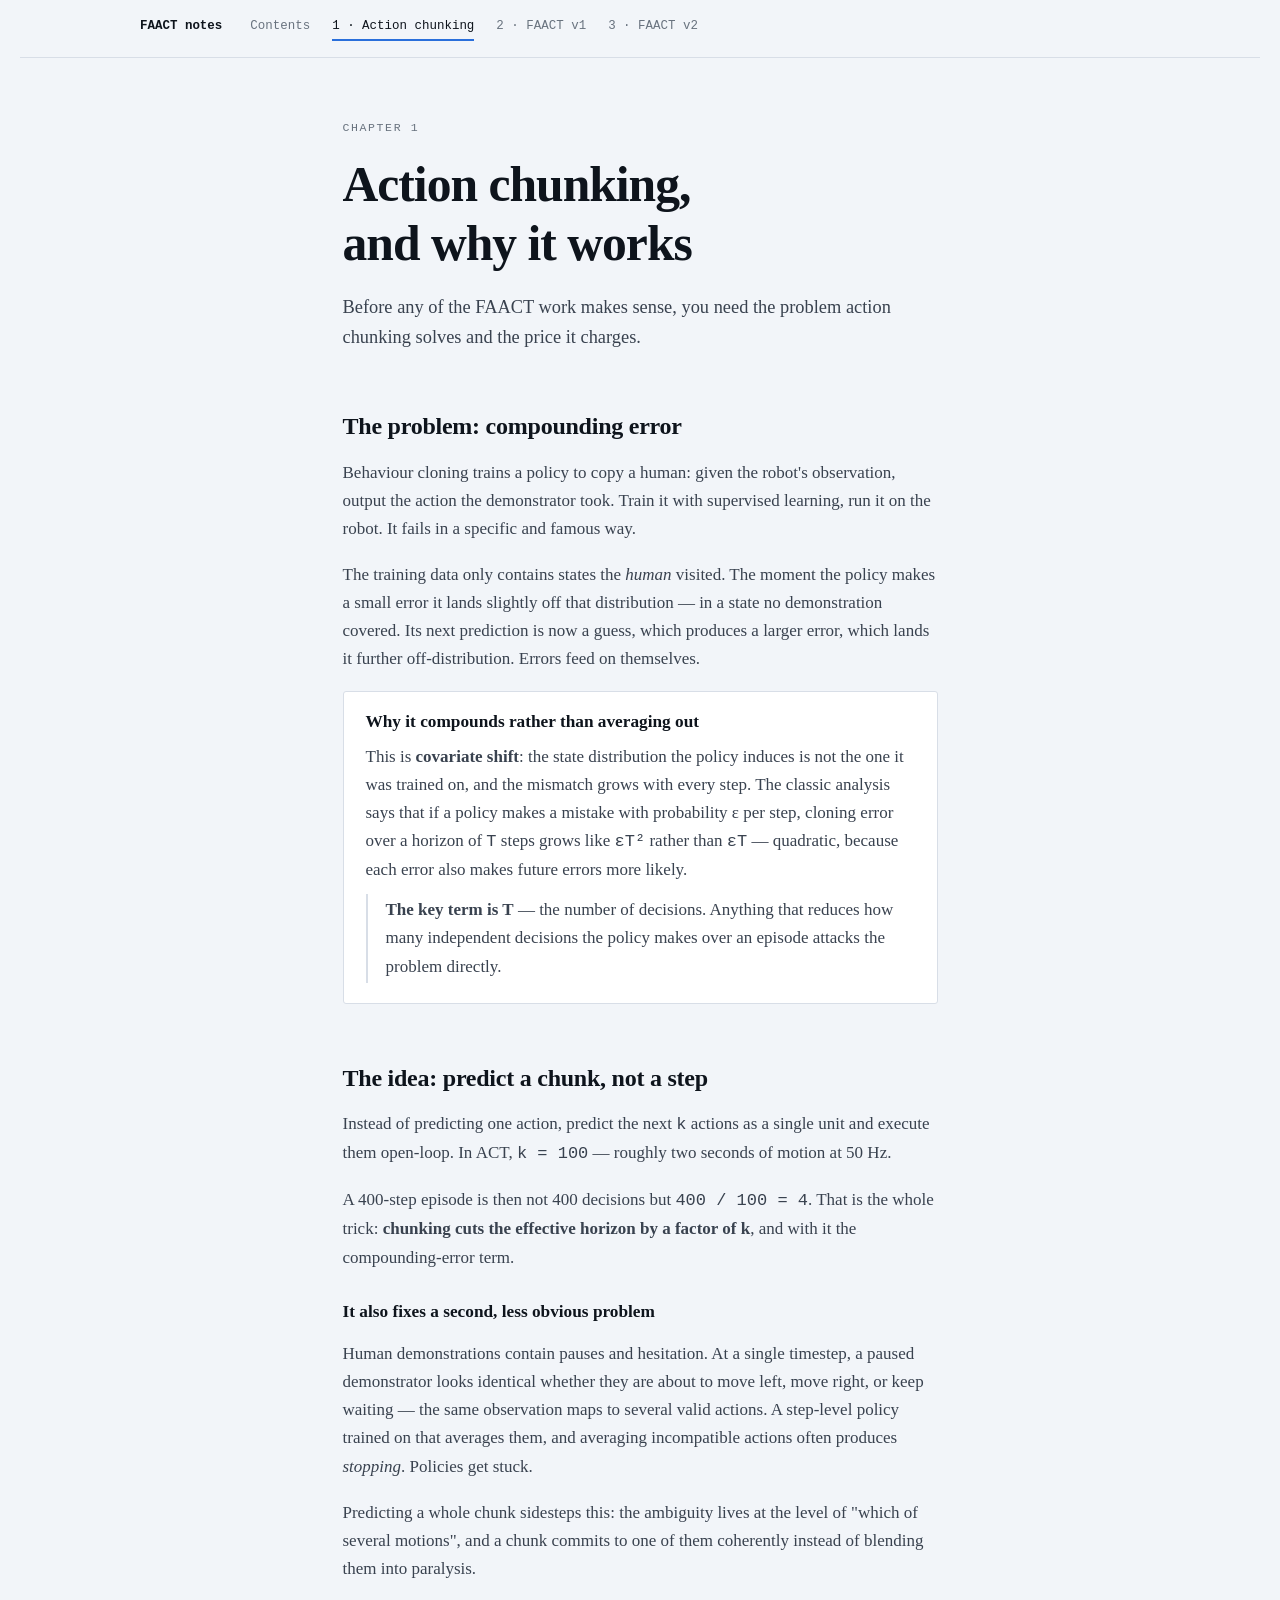
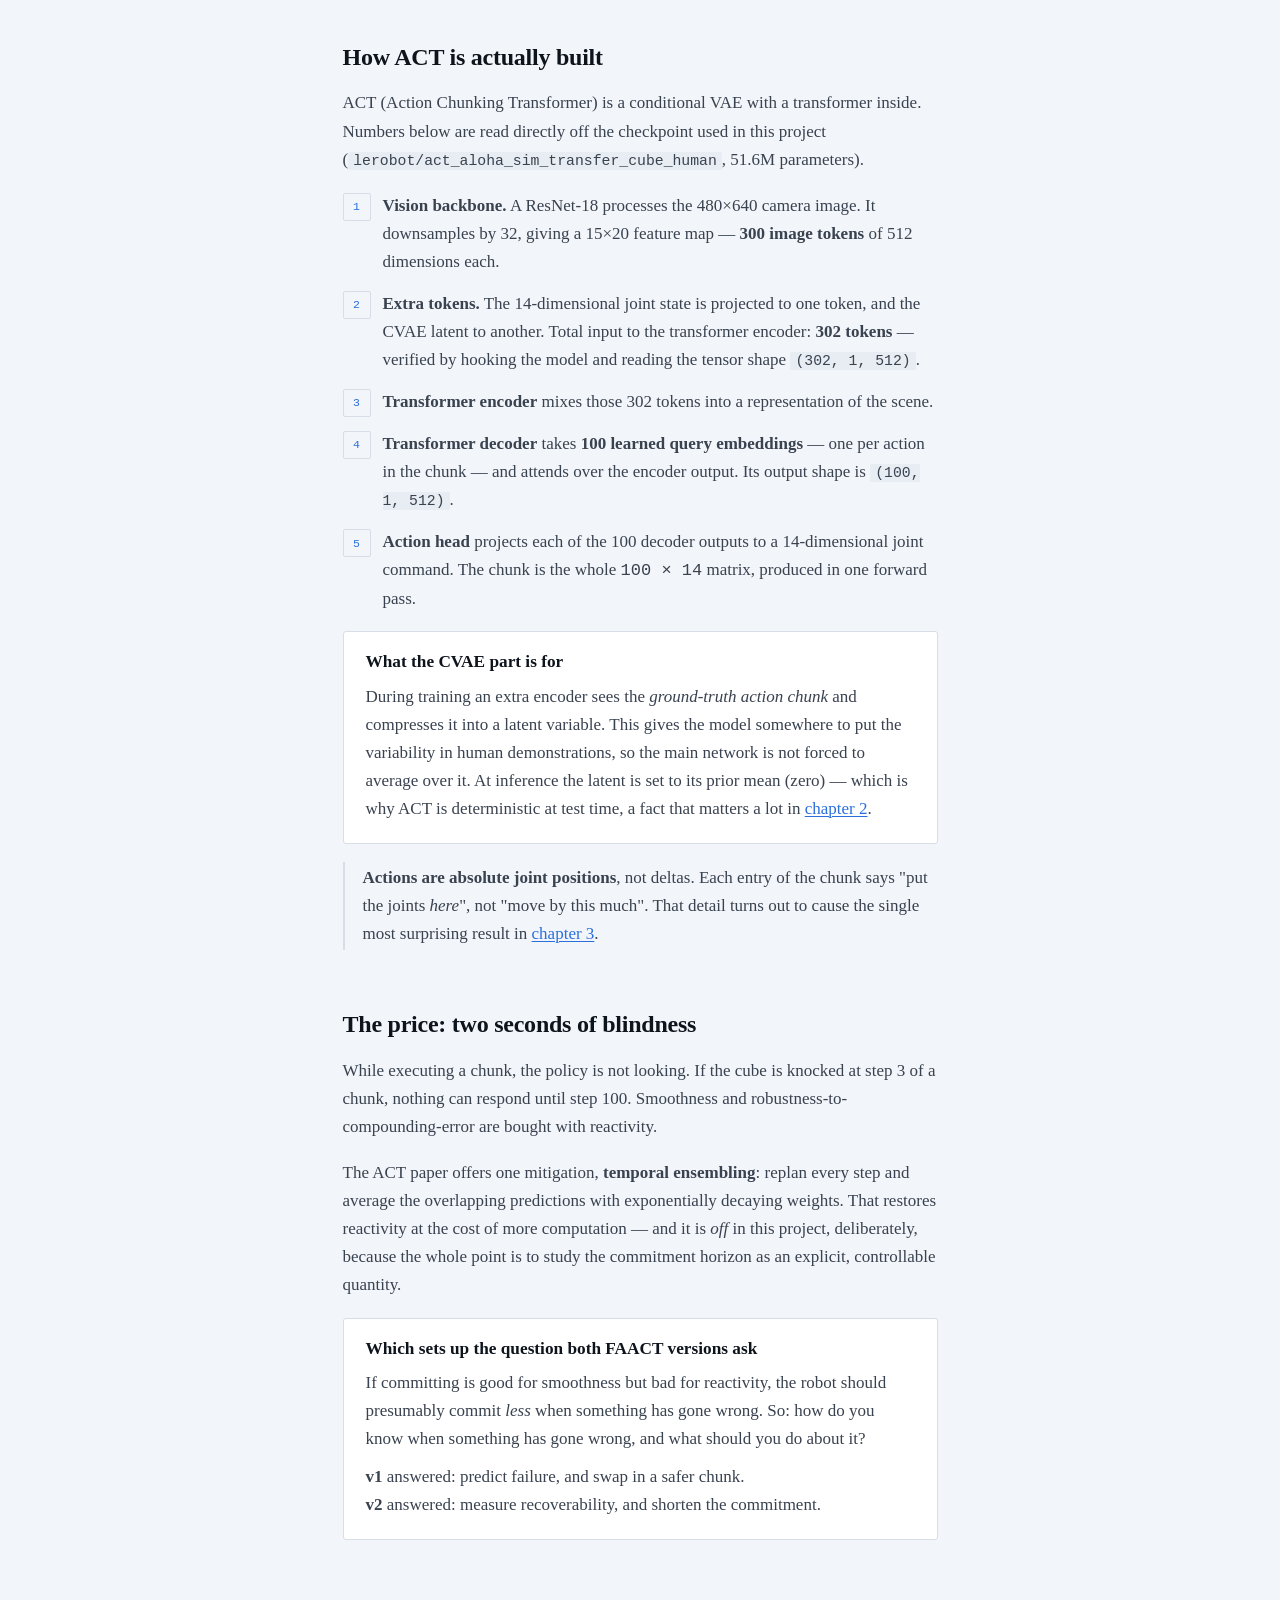
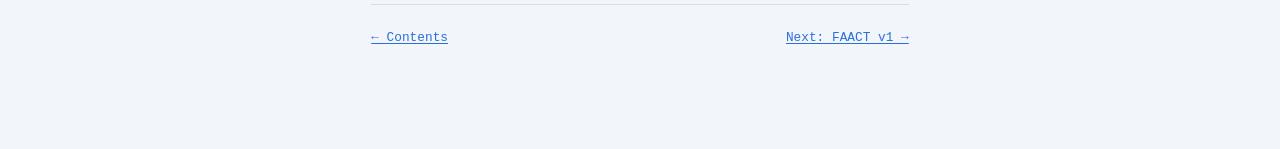
==== site/background.html @ 9ed69eb0 "site: rebuild as multi-page study notes (contents, theory, v1, v2) Replaces the single-page summary " ====
<!doctype html><html lang="en"><head><meta charset="utf-8">
<meta name="viewport" content="width=device-width,initial-scale=1">
<title>Action chunking — FAACT notes</title><link rel="stylesheet" href="style.css"></head><body>
<nav class="top"><div class="inner"><span class="brand">FAACT notes</span>
<a href="index.html">Contents</a>
<a href="background.html" class="here">1 &middot; Action chunking</a>
<a href="v1.html">2 &middot; FAACT v1</a>
<a href="v2.html">3 &middot; FAACT v2</a></div></nav>

<div class="wrap stack" style="padding-top:52px">
  <p class="eyebrow">Chapter 1</p>
  <h1>Action chunking, and why it works</h1>
  <p style="font-size:1.15rem;color:var(--ink-2)">Before any of the FAACT work makes sense, you
  need the problem action chunking solves and the price it charges.</p>
</div>

<section class="wrap stack">
  <h2>The problem: compounding error</h2>
  <p style="color:var(--ink-2)">Behaviour cloning trains a policy to copy a human: given the
  robot's observation, output the action the demonstrator took. Train it with supervised
  learning, run it on the robot. It fails in a specific and famous way.</p>
  <p style="color:var(--ink-2)">The training data only contains states the <em>human</em>
  visited. The moment the policy makes a small error it lands slightly off that distribution —
  in a state no demonstration covered. Its next prediction is now a guess, which produces a
  larger error, which lands it further off-distribution. Errors feed on themselves.</p>
  <div class="card stack-sm">
    <h3>Why it compounds rather than averaging out</h3>
    <p style="color:var(--ink-2)">This is <b>covariate shift</b>: the state distribution the
    policy induces is not the one it was trained on, and the mismatch grows with every step.
    The classic analysis says that if a policy makes a mistake with probability &epsilon; per
    step, cloning error over a horizon of <span class="num">T</span> steps grows like
    <span class="num">&epsilon;T&sup2;</span> rather than <span class="num">&epsilon;T</span> —
    quadratic, because each error also makes future errors more likely.</p>
    <p class="note"><b>The key term is T</b> — the number of decisions. Anything that reduces
    how many independent decisions the policy makes over an episode attacks the problem
    directly.</p>
  </div>
</section>

<section class="wrap stack">
  <h2>The idea: predict a chunk, not a step</h2>
  <p style="color:var(--ink-2)">Instead of predicting one action, predict the next
  <span class="num">k</span> actions as a single unit and execute them open-loop. In ACT,
  <span class="num">k = 100</span> — roughly two seconds of motion at 50&nbsp;Hz.</p>
  <p style="color:var(--ink-2)">A 400-step episode is then not 400 decisions but
  <span class="num">400 / 100 = 4</span>. That is the whole trick: <b>chunking cuts the
  effective horizon by a factor of k</b>, and with it the compounding-error term.</p>

  <h3 style="margin-top:12px">It also fixes a second, less obvious problem</h3>
  <p style="color:var(--ink-2)">Human demonstrations contain pauses and hesitation. At a single
  timestep, a paused demonstrator looks identical whether they are about to move left, move
  right, or keep waiting — the same observation maps to several valid actions. A step-level
  policy trained on that averages them, and averaging incompatible actions often produces
  <em>stopping</em>. Policies get stuck.</p>
  <p style="color:var(--ink-2)">Predicting a whole chunk sidesteps this: the ambiguity lives at
  the level of "which of several motions", and a chunk commits to one of them coherently
  instead of blending them into paralysis.</p>
</section>

<section class="wrap stack">
  <h2>How ACT is actually built</h2>
  <p style="color:var(--ink-2)">ACT (Action Chunking Transformer) is a conditional VAE with a
  transformer inside. Numbers below are read directly off the checkpoint used in this project
  (<code>lerobot/act_aloha_sim_transfer_cube_human</code>, 51.6M parameters).</p>
  <ol class="steps">
    <li><b>Vision backbone.</b> A ResNet-18 processes the 480&times;640 camera image. It
    downsamples by 32, giving a 15&times;20 feature map — <b>300 image tokens</b> of 512
    dimensions each.</li>
    <li><b>Extra tokens.</b> The 14-dimensional joint state is projected to one token, and the
    CVAE latent to another. Total input to the transformer encoder:
    <b>302 tokens</b> — verified by hooking the model and reading the tensor shape
    <code>(302, 1, 512)</code>.</li>
    <li><b>Transformer encoder</b> mixes those 302 tokens into a representation of the scene.</li>
    <li><b>Transformer decoder</b> takes <b>100 learned query embeddings</b> — one per action in
    the chunk — and attends over the encoder output. Its output shape is
    <code>(100, 1, 512)</code>.</li>
    <li><b>Action head</b> projects each of the 100 decoder outputs to a 14-dimensional joint
    command. The chunk is the whole <span class="num">100 &times; 14</span> matrix, produced in
    one forward pass.</li>
  </ol>
  <div class="card stack-sm">
    <h3>What the CVAE part is for</h3>
    <p style="color:var(--ink-2)">During training an extra encoder sees the <em>ground-truth
    action chunk</em> and compresses it into a latent variable. This gives the model somewhere to
    put the variability in human demonstrations, so the main network is not forced to average
    over it. At inference the latent is set to its prior mean (zero) — which is why ACT is
    deterministic at test time, a fact that matters a lot in <a href="v1.html">chapter 2</a>.</p>
  </div>
  <p class="note"><b>Actions are absolute joint positions</b>, not deltas. Each entry of the
  chunk says "put the joints <em>here</em>", not "move by this much". That detail turns out to
  cause the single most surprising result in <a href="v2.html">chapter 3</a>.</p>
</section>

<section class="wrap stack">
  <h2>The price: two seconds of blindness</h2>
  <p style="color:var(--ink-2)">While executing a chunk, the policy is not looking. If the cube
  is knocked at step 3 of a chunk, nothing can respond until step 100. Smoothness and
  robustness-to-compounding-error are bought with reactivity.</p>
  <p style="color:var(--ink-2)">The ACT paper offers one mitigation, <b>temporal ensembling</b>:
  replan every step and average the overlapping predictions with exponentially decaying weights.
  That restores reactivity at the cost of more computation — and it is <em>off</em> in this
  project, deliberately, because the whole point is to study the commitment horizon as an
  explicit, controllable quantity.</p>
  <div class="card stack-sm">
    <h3>Which sets up the question both FAACT versions ask</h3>
    <p style="color:var(--ink-2)">If committing is good for smoothness but bad for reactivity,
    the robot should presumably commit <em>less</em> when something has gone wrong. So: how do
    you know when something has gone wrong, and what should you do about it?</p>
    <p style="color:var(--ink-2)"><b>v1</b> answered: predict failure, and swap in a safer chunk.<br>
    <b>v2</b> answered: measure recoverability, and shorten the commitment.</p>
  </div>
</section>

<div class="wrap pager"><a href="index.html">&larr; Contents</a><a href="v1.html">Next: FAACT v1 &rarr;</a></div>
</body></html>
---- site/style.css ----
/* Shared styling for the FAACT notes. One stylesheet, three content pages. */
:root{
  --rev:#2a6fdb; --onset:#c8384f; --pass:#2f7d52; --warn:#a8760f;
  --ink:#0e141c; --ink-2:#39424f; --muted:#69737f;
  --paper:#f2f5f9; --card:#fff; --rule:#d8dee7; --rule-2:#e8edf3;
  --rev-wash:rgba(42,111,219,.10); --onset-wash:rgba(200,56,79,.10);
  --serif:"Iowan Old Style","Palatino Linotype",Palatino,Georgia,serif;
  --mono:ui-monospace,SFMono-Regular,"SF Mono",Menlo,Consolas,monospace;
}
@media (prefers-color-scheme:dark){:root:not([data-theme="light"]){
  --rev:#6a9df0; --onset:#e8697d; --pass:#5aa87b; --warn:#d0a03f;
  --ink:#e6ecf4; --ink-2:#b3becd; --muted:#8592a3;
  --paper:#0e141c; --card:#151d28; --rule:#2a3543; --rule-2:#1e2833;
  --rev-wash:rgba(106,157,240,.14); --onset-wash:rgba(232,105,125,.14);
}}
*{box-sizing:border-box}
body{background:var(--paper);color:var(--ink);font-family:var(--serif);
  font-size:17px;line-height:1.65;margin:0;padding:0 20px 100px;-webkit-font-smoothing:antialiased}
.wrap{max-width:70ch;margin:0 auto}
.wide{max-width:min(96vw,1000px);margin:0 auto}
h1,h2,h3{text-wrap:balance;line-height:1.2;margin:0}
h1{font-size:clamp(2.1rem,5vw,3.1rem);font-weight:600;letter-spacing:-.02em}
h2{font-size:1.5rem;font-weight:600;letter-spacing:-.01em;margin-top:8px}
h3{font-size:1.08rem;font-weight:600}
p{margin:0}
a{color:var(--rev);text-decoration-thickness:1px;text-underline-offset:2px}
a:focus-visible{outline:2px solid var(--rev);outline-offset:3px;border-radius:2px}
.eyebrow{font-family:var(--mono);font-size:.72rem;letter-spacing:.14em;
  text-transform:uppercase;color:var(--muted)}
.num{font-family:var(--mono);font-variant-numeric:tabular-nums}
section{padding-top:52px}
.stack{display:flex;flex-direction:column;gap:18px}
.stack-sm{display:flex;flex-direction:column;gap:10px}
/* nav */
nav.top{border-bottom:1px solid var(--rule);padding:16px 0;margin-bottom:8px}
nav.top .inner{max-width:min(96vw,1000px);margin:0 auto;display:flex;flex-wrap:wrap;
  gap:8px 22px;align-items:baseline;font-family:var(--mono);font-size:.78rem}
nav.top a{color:var(--muted);text-decoration:none}
nav.top a:hover{color:var(--rev)}
nav.top a.here{color:var(--ink);border-bottom:2px solid var(--rev);padding-bottom:2px}
nav.top .brand{color:var(--ink);font-weight:600;margin-right:6px}
.pager{display:flex;justify-content:space-between;gap:16px;margin-top:64px;
  padding-top:22px;border-top:1px solid var(--rule);font-family:var(--mono);font-size:.8rem}
/* toc */
.toc{display:flex;flex-direction:column;gap:2px}
.toc a{display:flex;gap:16px;padding:16px 18px;background:var(--card);
  border:1px solid var(--rule);border-radius:3px;text-decoration:none;color:inherit}
.toc a:hover{border-color:var(--rev)}
.toc .n{font-family:var(--mono);font-size:.78rem;color:var(--rev);padding-top:3px}
.toc .t{font-weight:600}
.toc .d{color:var(--ink-2);font-size:.95rem}
/* blocks */
.card{background:var(--card);border:1px solid var(--rule);border-radius:3px;padding:20px 22px}
.note{border-left:2px solid var(--rule);padding:2px 0 2px 18px;color:var(--ink-2)}
.note.warn{border-color:var(--onset)}
.note.good{border-color:var(--pass)}
.scroll{overflow-x:auto;border:1px solid var(--rule);border-radius:3px;background:var(--card)}
table{border-collapse:collapse;width:100%;font-family:var(--mono);font-size:.82rem;
  font-variant-numeric:tabular-nums}
th,td{padding:9px 14px;text-align:left;white-space:nowrap;border-bottom:1px solid var(--rule-2)}
thead th{font-size:.68rem;letter-spacing:.1em;text-transform:uppercase;color:var(--muted);
  font-weight:400;border-bottom:1px solid var(--rule)}
tbody tr:last-child td{border-bottom:0}
tr.hi td{background:var(--rev-wash)}
td.lead{white-space:normal;min-width:15ch}
.chip{font-size:.68rem;letter-spacing:.06em;text-transform:uppercase;padding:2px 7px;
  border-radius:2px;border:1px solid currentColor}
.chip.pass{color:var(--pass)} .chip.fail{color:var(--onset)}
.sig{color:var(--pass)} .ns{color:var(--muted)}
ul,ol.plain{margin:0;padding-left:1.15em;color:var(--ink-2)}
li{margin:8px 0} li::marker{color:var(--muted)}
code{font-family:var(--mono);font-size:.87em;background:var(--rule-2);padding:1px 5px;border-radius:2px}
pre{font-family:var(--mono);font-size:.8rem;background:var(--card);border:1px solid var(--rule);
  border-radius:3px;padding:16px 18px;overflow-x:auto;line-height:1.5;color:var(--ink-2)}
.bignum{font-family:var(--mono);font-size:2.3rem;letter-spacing:-.03em;line-height:1;color:var(--rev)}
.bignum.bad{color:var(--onset)}
.metrics{display:grid;grid-template-columns:repeat(auto-fit,minmax(145px,1fr));gap:24px}
.metric{display:flex;flex-direction:column;gap:6px}
.metric .lab{font-family:var(--mono);font-size:.71rem;color:var(--muted);
  letter-spacing:.08em;text-transform:uppercase}
figure.vid{margin:0;background:var(--card);border:1px solid var(--rule);border-radius:3px;overflow:hidden}
figure.vid video{display:block;width:100%;height:auto;background:#000}
figure.vid figcaption{padding:12px 16px 16px;font-size:.94rem;color:var(--ink-2)}
ol.steps{margin:0;padding-left:0;list-style:none;counter-reset:s;display:flex;flex-direction:column;gap:14px}
ol.steps li{counter-increment:s;padding-left:40px;position:relative;color:var(--ink-2);margin:0}
ol.steps li::before{content:counter(s);position:absolute;left:0;top:1px;font-family:var(--mono);
  font-size:.72rem;color:var(--rev);border:1px solid var(--rule);border-radius:2px;
  width:26px;height:26px;display:grid;place-items:center}
@media (prefers-reduced-motion:reduce){*{animation:none!important;transition:none!important}}
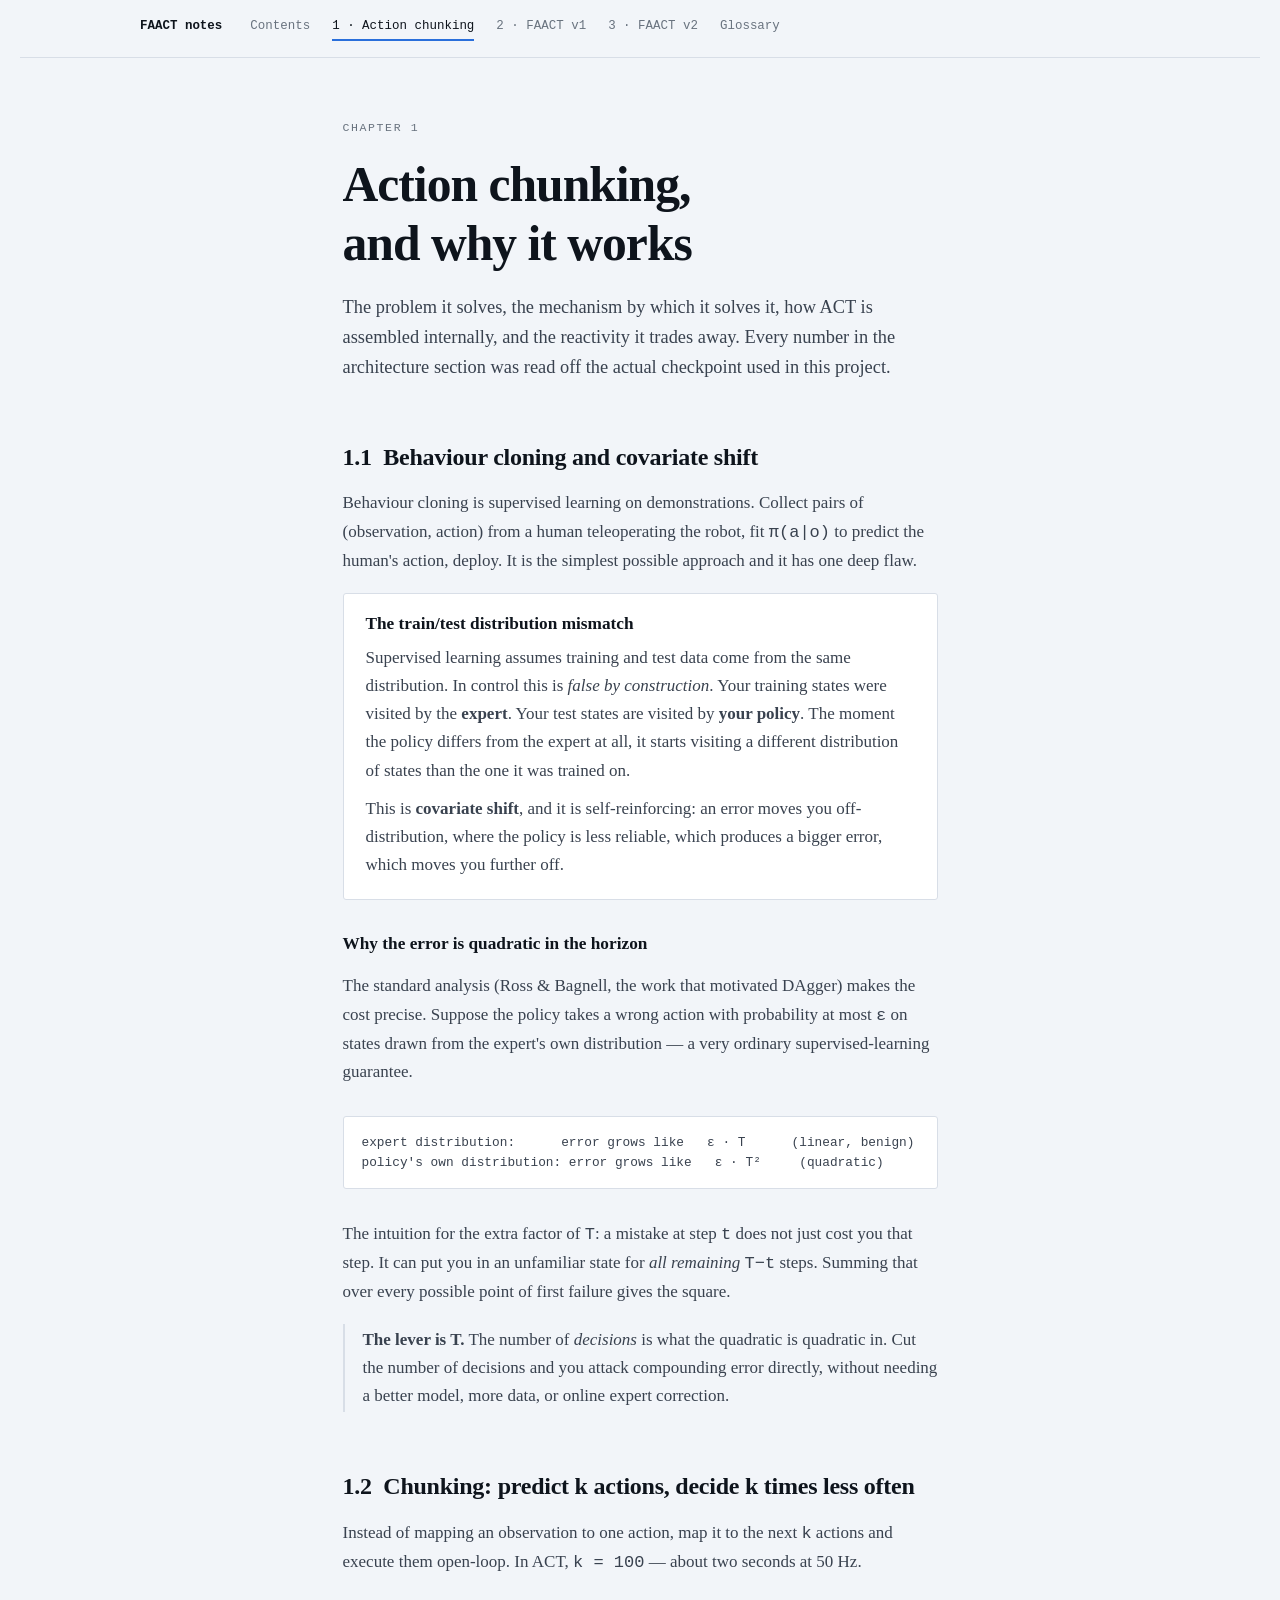
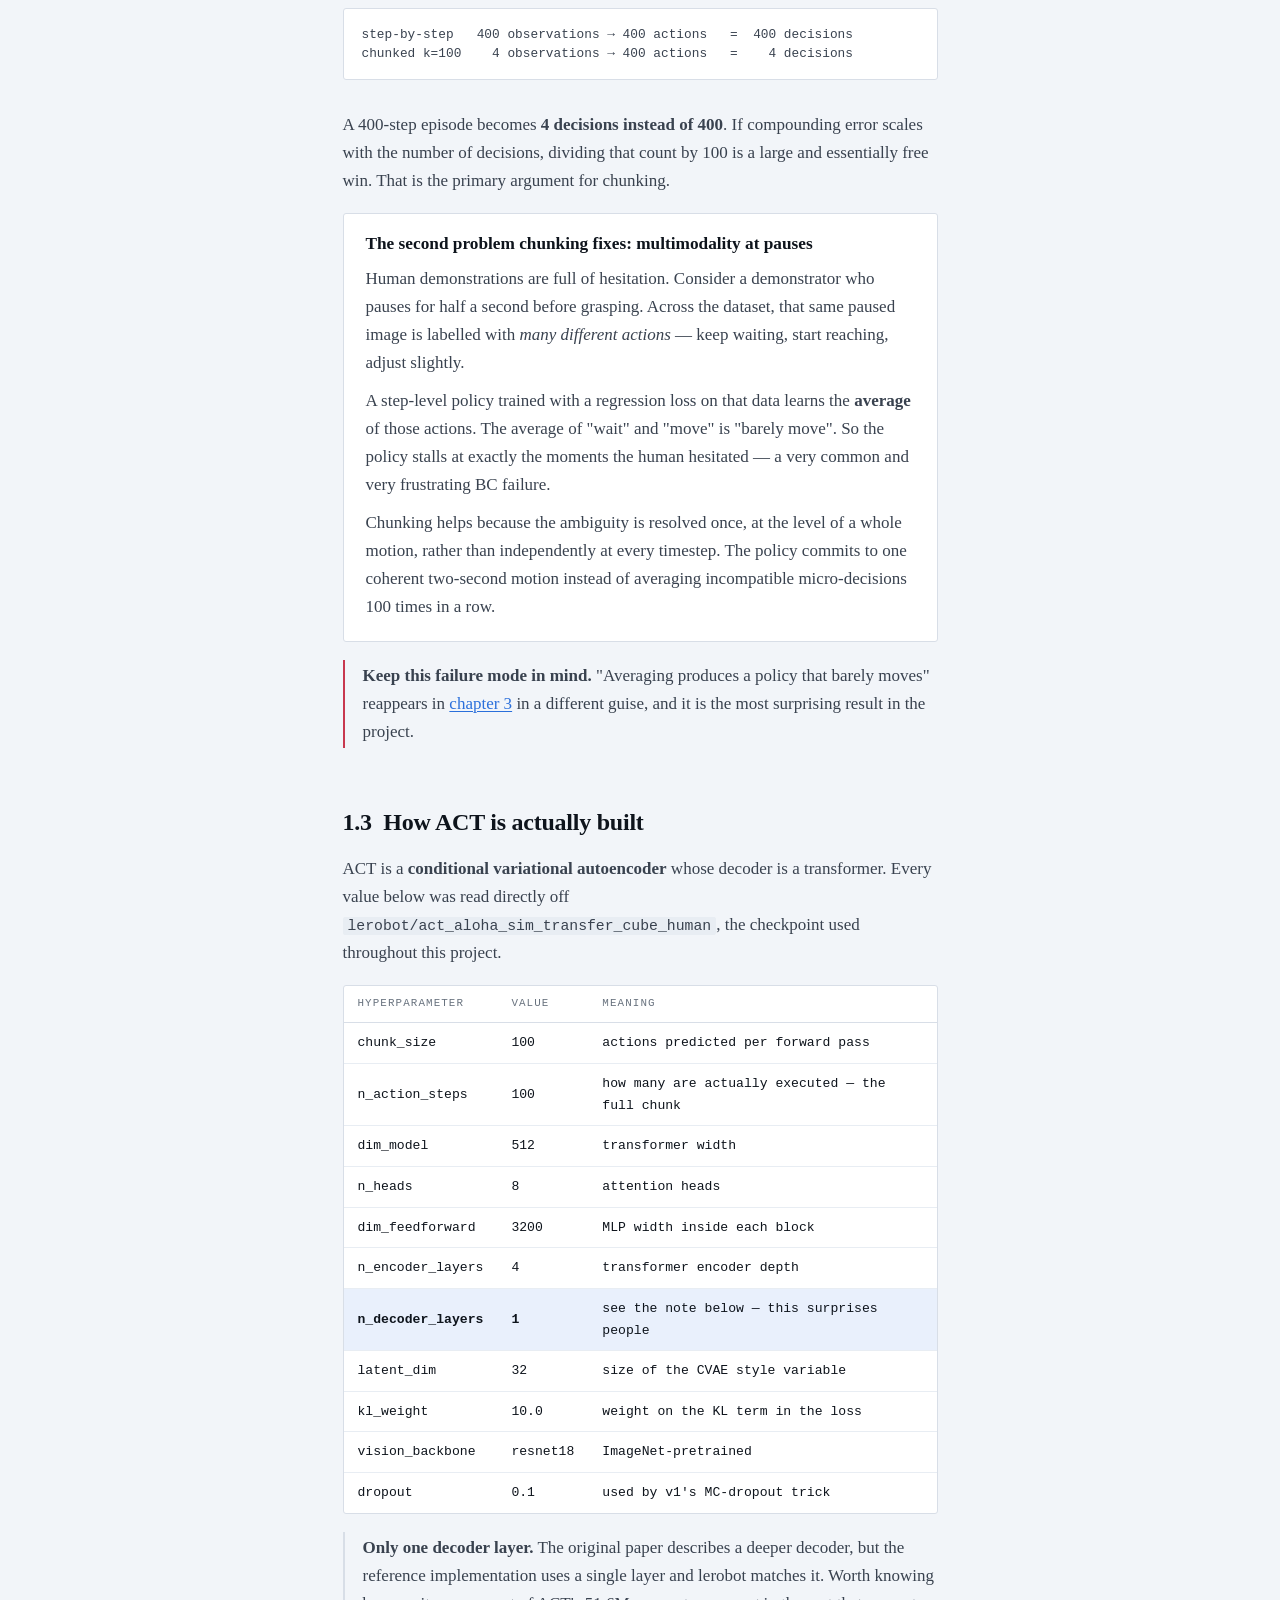
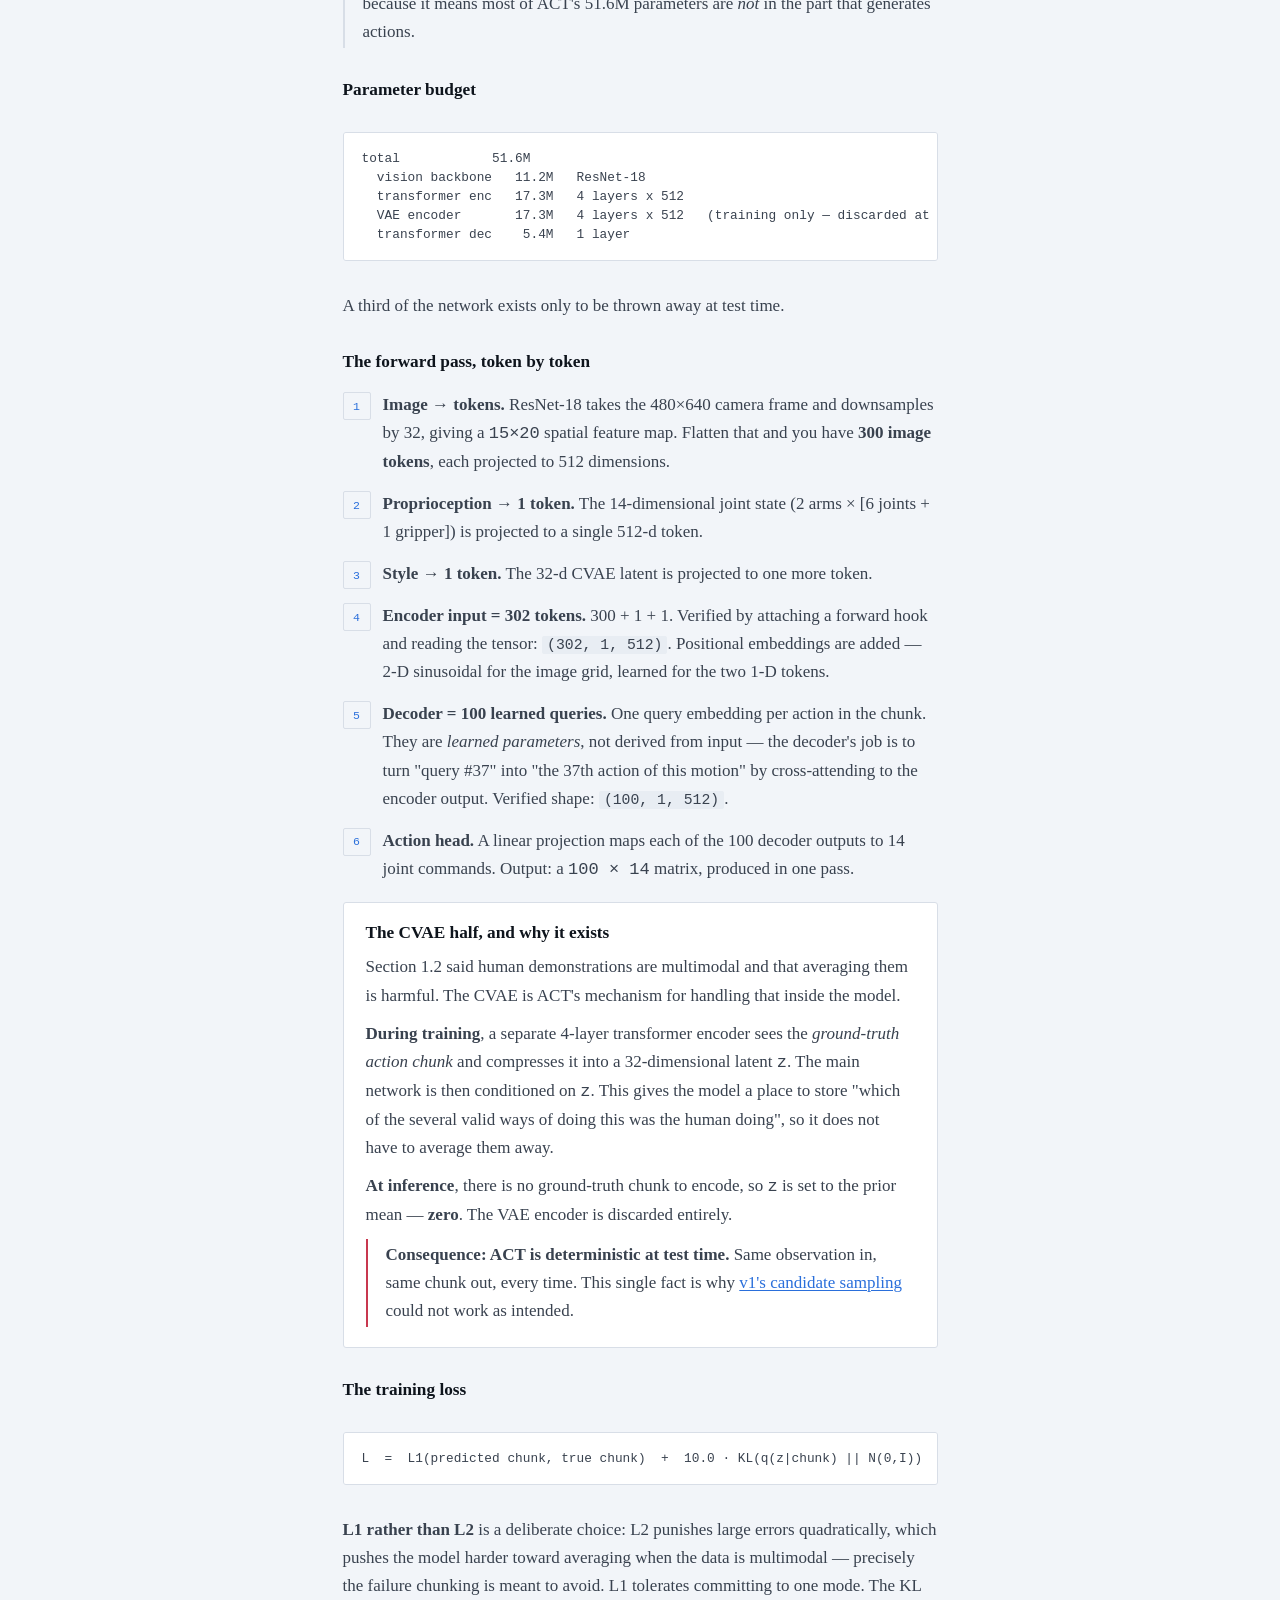
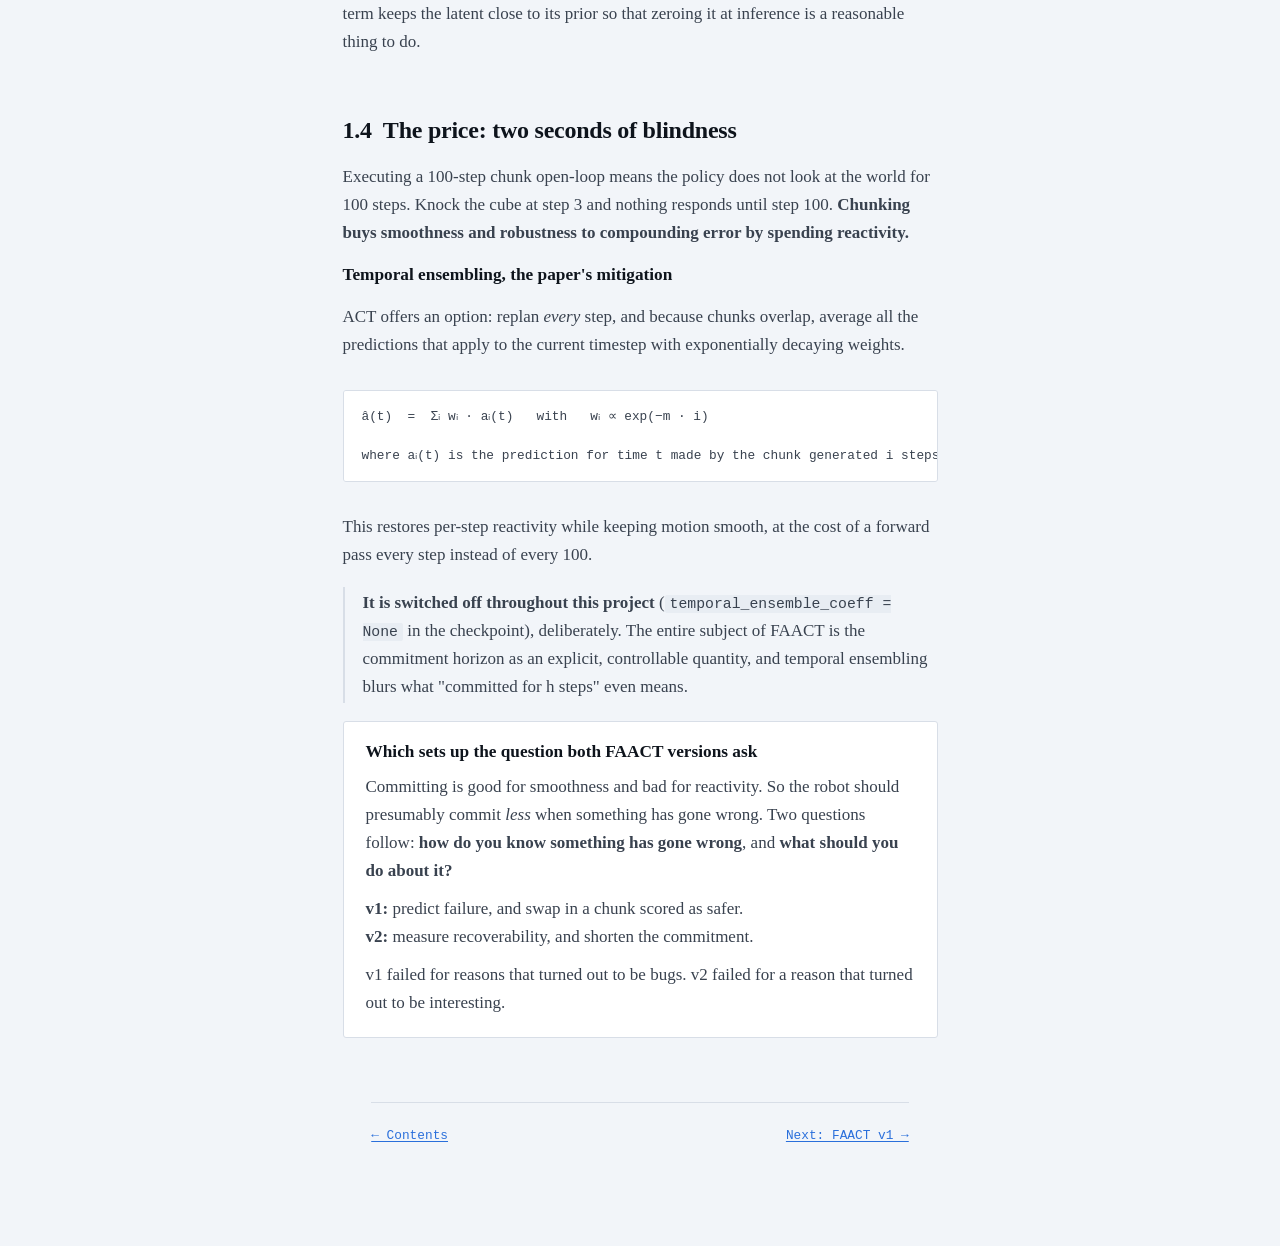
==== commit 941a87c7: "site: substantially deepen the notes (54KB across five pages) Chapter 1 — action chunking, now with " ====
--- a/site/background.html
+++ b/site/background.html
@@ -5,109 +5,197 @@
 <a href="index.html">Contents</a>
 <a href="background.html" class="here">1 &middot; Action chunking</a>
 <a href="v1.html">2 &middot; FAACT v1</a>
-<a href="v2.html">3 &middot; FAACT v2</a></div></nav>
+<a href="v2.html">3 &middot; FAACT v2</a>
+<a href="glossary.html">Glossary</a></div></nav>
 
 <div class="wrap stack" style="padding-top:52px">
   <p class="eyebrow">Chapter 1</p>
   <h1>Action chunking, and why it works</h1>
-  <p style="font-size:1.15rem;color:var(--ink-2)">Before any of the FAACT work makes sense, you
-  need the problem action chunking solves and the price it charges.</p>
+  <p style="font-size:1.15rem;color:var(--ink-2)">The problem it solves, the mechanism by which
+  it solves it, how ACT is assembled internally, and the reactivity it trades away. Every number
+  in the architecture section was read off the actual checkpoint used in this project.</p>
 </div>
 
 <section class="wrap stack">
-  <h2>The problem: compounding error</h2>
-  <p style="color:var(--ink-2)">Behaviour cloning trains a policy to copy a human: given the
-  robot's observation, output the action the demonstrator took. Train it with supervised
-  learning, run it on the robot. It fails in a specific and famous way.</p>
-  <p style="color:var(--ink-2)">The training data only contains states the <em>human</em>
-  visited. The moment the policy makes a small error it lands slightly off that distribution —
-  in a state no demonstration covered. Its next prediction is now a guess, which produces a
-  larger error, which lands it further off-distribution. Errors feed on themselves.</p>
-  <div class="card stack-sm">
-    <h3>Why it compounds rather than averaging out</h3>
-    <p style="color:var(--ink-2)">This is <b>covariate shift</b>: the state distribution the
-    policy induces is not the one it was trained on, and the mismatch grows with every step.
-    The classic analysis says that if a policy makes a mistake with probability &epsilon; per
-    step, cloning error over a horizon of <span class="num">T</span> steps grows like
-    <span class="num">&epsilon;T&sup2;</span> rather than <span class="num">&epsilon;T</span> —
-    quadratic, because each error also makes future errors more likely.</p>
-    <p class="note"><b>The key term is T</b> — the number of decisions. Anything that reduces
-    how many independent decisions the policy makes over an episode attacks the problem
-    directly.</p>
-  </div>
-</section>
-
-<section class="wrap stack">
-  <h2>The idea: predict a chunk, not a step</h2>
-  <p style="color:var(--ink-2)">Instead of predicting one action, predict the next
-  <span class="num">k</span> actions as a single unit and execute them open-loop. In ACT,
-  <span class="num">k = 100</span> — roughly two seconds of motion at 50&nbsp;Hz.</p>
-  <p style="color:var(--ink-2)">A 400-step episode is then not 400 decisions but
-  <span class="num">400 / 100 = 4</span>. That is the whole trick: <b>chunking cuts the
-  effective horizon by a factor of k</b>, and with it the compounding-error term.</p>
-
-  <h3 style="margin-top:12px">It also fixes a second, less obvious problem</h3>
-  <p style="color:var(--ink-2)">Human demonstrations contain pauses and hesitation. At a single
-  timestep, a paused demonstrator looks identical whether they are about to move left, move
-  right, or keep waiting — the same observation maps to several valid actions. A step-level
-  policy trained on that averages them, and averaging incompatible actions often produces
-  <em>stopping</em>. Policies get stuck.</p>
-  <p style="color:var(--ink-2)">Predicting a whole chunk sidesteps this: the ambiguity lives at
-  the level of "which of several motions", and a chunk commits to one of them coherently
-  instead of blending them into paralysis.</p>
-</section>
-
-<section class="wrap stack">
-  <h2>How ACT is actually built</h2>
-  <p style="color:var(--ink-2)">ACT (Action Chunking Transformer) is a conditional VAE with a
-  transformer inside. Numbers below are read directly off the checkpoint used in this project
-  (<code>lerobot/act_aloha_sim_transfer_cube_human</code>, 51.6M parameters).</p>
+  <h2>1.1 &nbsp;Behaviour cloning and covariate shift</h2>
+  <p style="color:var(--ink-2)">Behaviour cloning is supervised learning on demonstrations.
+  Collect pairs of (observation, action) from a human teleoperating the robot, fit
+  <span class="num">&pi;(a|o)</span> to predict the human's action, deploy. It is the simplest
+  possible approach and it has one deep flaw.</p>
+
+  <div class="card stack-sm">
+    <h3>The train/test distribution mismatch</h3>
+    <p style="color:var(--ink-2)">Supervised learning assumes training and test data come from
+    the same distribution. In control this is <em>false by construction</em>. Your training
+    states were visited by the <b>expert</b>. Your test states are visited by <b>your policy</b>.
+    The moment the policy differs from the expert at all, it starts visiting a different
+    distribution of states than the one it was trained on.</p>
+    <p style="color:var(--ink-2)">This is <b>covariate shift</b>, and it is self-reinforcing: an
+    error moves you off-distribution, where the policy is less reliable, which produces a bigger
+    error, which moves you further off.</p>
+  </div>
+
+  <h3 style="margin-top:16px">Why the error is quadratic in the horizon</h3>
+  <p style="color:var(--ink-2)">The standard analysis (Ross &amp; Bagnell, the work that
+  motivated DAgger) makes the cost precise. Suppose the policy takes a wrong action with
+  probability at most <span class="num">&epsilon;</span> on states drawn from the expert's own
+  distribution — a very ordinary supervised-learning guarantee.</p>
+  <pre>expert distribution:      error grows like   &epsilon; &middot; T      (linear, benign)
+policy's own distribution: error grows like   &epsilon; &middot; T&sup2;     (quadratic)</pre>
+  <p style="color:var(--ink-2)">The intuition for the extra factor of <span class="num">T</span>:
+  a mistake at step <span class="num">t</span> does not just cost you that step. It can put you
+  in an unfamiliar state for <em>all remaining</em> <span class="num">T&minus;t</span> steps.
+  Summing that over every possible point of first failure gives the square.</p>
+  <p class="note"><b>The lever is T.</b> The number of <em>decisions</em> is what the quadratic
+  is quadratic in. Cut the number of decisions and you attack compounding error directly, without
+  needing a better model, more data, or online expert correction.</p>
+</section>
+
+<section class="wrap stack">
+  <h2>1.2 &nbsp;Chunking: predict k actions, decide k times less often</h2>
+  <p style="color:var(--ink-2)">Instead of mapping an observation to one action, map it to the
+  next <span class="num">k</span> actions and execute them open-loop. In ACT,
+  <span class="num">k = 100</span> — about two seconds at 50&nbsp;Hz.</p>
+  <pre>step-by-step   400 observations &rarr; 400 actions   =  400 decisions
+chunked k=100    4 observations &rarr; 400 actions   =    4 decisions</pre>
+  <p style="color:var(--ink-2)">A 400-step episode becomes <b>4 decisions instead of 400</b>. If
+  compounding error scales with the number of decisions, dividing that count by 100 is a large
+  and essentially free win. That is the primary argument for chunking.</p>
+
+  <div class="card stack-sm">
+    <h3>The second problem chunking fixes: multimodality at pauses</h3>
+    <p style="color:var(--ink-2)">Human demonstrations are full of hesitation. Consider a
+    demonstrator who pauses for half a second before grasping. Across the dataset, that same
+    paused image is labelled with <em>many different actions</em> — keep waiting, start reaching,
+    adjust slightly.</p>
+    <p style="color:var(--ink-2)">A step-level policy trained with a regression loss on that data
+    learns the <b>average</b> of those actions. The average of "wait" and "move" is "barely
+    move". So the policy stalls at exactly the moments the human hesitated — a very common and
+    very frustrating BC failure.</p>
+    <p style="color:var(--ink-2)">Chunking helps because the ambiguity is resolved once, at the
+    level of a whole motion, rather than independently at every timestep. The policy commits to
+    one coherent two-second motion instead of averaging incompatible micro-decisions 100 times in
+    a row.</p>
+  </div>
+
+  <p class="note warn"><b>Keep this failure mode in mind.</b> "Averaging produces a policy that
+  barely moves" reappears in <a href="v2.html">chapter 3</a> in a different guise, and it is the
+  most surprising result in the project.</p>
+</section>
+
+<section class="wrap stack">
+  <h2>1.3 &nbsp;How ACT is actually built</h2>
+  <p style="color:var(--ink-2)">ACT is a <b>conditional variational autoencoder</b> whose decoder
+  is a transformer. Every value below was read directly off
+  <code>lerobot/act_aloha_sim_transfer_cube_human</code>, the checkpoint used throughout this
+  project.</p>
+
+  <div class="scroll"><table>
+    <thead><tr><th>Hyperparameter</th><th>Value</th><th>Meaning</th></tr></thead>
+    <tbody>
+      <tr><td class="lead">chunk_size</td><td>100</td><td class="lead">actions predicted per forward pass</td></tr>
+      <tr><td class="lead">n_action_steps</td><td>100</td><td class="lead">how many are actually executed — the full chunk</td></tr>
+      <tr><td class="lead">dim_model</td><td>512</td><td class="lead">transformer width</td></tr>
+      <tr><td class="lead">n_heads</td><td>8</td><td class="lead">attention heads</td></tr>
+      <tr><td class="lead">dim_feedforward</td><td>3200</td><td class="lead">MLP width inside each block</td></tr>
+      <tr><td class="lead">n_encoder_layers</td><td>4</td><td class="lead">transformer encoder depth</td></tr>
+      <tr class="hi"><td class="lead"><b>n_decoder_layers</b></td><td><b>1</b></td><td class="lead">see the note below — this surprises people</td></tr>
+      <tr><td class="lead">latent_dim</td><td>32</td><td class="lead">size of the CVAE style variable</td></tr>
+      <tr><td class="lead">kl_weight</td><td>10.0</td><td class="lead">weight on the KL term in the loss</td></tr>
+      <tr><td class="lead">vision_backbone</td><td>resnet18</td><td class="lead">ImageNet-pretrained</td></tr>
+      <tr><td class="lead">dropout</td><td>0.1</td><td class="lead">used by v1's MC-dropout trick</td></tr>
+    </tbody>
+  </table></div>
+
+  <p class="note"><b>Only one decoder layer.</b> The original paper describes a deeper decoder,
+  but the reference implementation uses a single layer and lerobot matches it. Worth knowing
+  because it means most of ACT's 51.6M parameters are <em>not</em> in the part that generates
+  actions.</p>
+
+  <h3 style="margin-top:14px">Parameter budget</h3>
+  <pre>total            51.6M
+  vision backbone   11.2M   ResNet-18
+  transformer enc   17.3M   4 layers x 512
+  VAE encoder       17.3M   4 layers x 512   (training only — discarded at inference)
+  transformer dec    5.4M   1 layer</pre>
+  <p style="color:var(--ink-2)">A third of the network exists only to be thrown away at test
+  time.</p>
+
+  <h3 style="margin-top:14px">The forward pass, token by token</h3>
   <ol class="steps">
-    <li><b>Vision backbone.</b> A ResNet-18 processes the 480&times;640 camera image. It
-    downsamples by 32, giving a 15&times;20 feature map — <b>300 image tokens</b> of 512
-    dimensions each.</li>
-    <li><b>Extra tokens.</b> The 14-dimensional joint state is projected to one token, and the
-    CVAE latent to another. Total input to the transformer encoder:
-    <b>302 tokens</b> — verified by hooking the model and reading the tensor shape
-    <code>(302, 1, 512)</code>.</li>
-    <li><b>Transformer encoder</b> mixes those 302 tokens into a representation of the scene.</li>
-    <li><b>Transformer decoder</b> takes <b>100 learned query embeddings</b> — one per action in
-    the chunk — and attends over the encoder output. Its output shape is
-    <code>(100, 1, 512)</code>.</li>
-    <li><b>Action head</b> projects each of the 100 decoder outputs to a 14-dimensional joint
-    command. The chunk is the whole <span class="num">100 &times; 14</span> matrix, produced in
-    one forward pass.</li>
+    <li><b>Image &rarr; tokens.</b> ResNet-18 takes the 480&times;640 camera frame and
+    downsamples by 32, giving a <span class="num">15&times;20</span> spatial feature map. Flatten
+    that and you have <b>300 image tokens</b>, each projected to 512 dimensions.</li>
+    <li><b>Proprioception &rarr; 1 token.</b> The 14-dimensional joint state (2 arms &times;
+    [6 joints + 1 gripper]) is projected to a single 512-d token.</li>
+    <li><b>Style &rarr; 1 token.</b> The 32-d CVAE latent is projected to one more token.</li>
+    <li><b>Encoder input = 302 tokens.</b> 300 + 1 + 1. Verified by attaching a forward hook and
+    reading the tensor: <code>(302, 1, 512)</code>. Positional embeddings are added — 2-D
+    sinusoidal for the image grid, learned for the two 1-D tokens.</li>
+    <li><b>Decoder = 100 learned queries.</b> One query embedding per action in the chunk. They
+    are <em>learned parameters</em>, not derived from input — the decoder's job is to turn "query
+    #37" into "the 37th action of this motion" by cross-attending to the encoder output. Verified
+    shape: <code>(100, 1, 512)</code>.</li>
+    <li><b>Action head.</b> A linear projection maps each of the 100 decoder outputs to 14 joint
+    commands. Output: a <span class="num">100 &times; 14</span> matrix, produced in one pass.</li>
   </ol>
-  <div class="card stack-sm">
-    <h3>What the CVAE part is for</h3>
-    <p style="color:var(--ink-2)">During training an extra encoder sees the <em>ground-truth
-    action chunk</em> and compresses it into a latent variable. This gives the model somewhere to
-    put the variability in human demonstrations, so the main network is not forced to average
-    over it. At inference the latent is set to its prior mean (zero) — which is why ACT is
-    deterministic at test time, a fact that matters a lot in <a href="v1.html">chapter 2</a>.</p>
-  </div>
-  <p class="note"><b>Actions are absolute joint positions</b>, not deltas. Each entry of the
-  chunk says "put the joints <em>here</em>", not "move by this much". That detail turns out to
-  cause the single most surprising result in <a href="v2.html">chapter 3</a>.</p>
-</section>
-
-<section class="wrap stack">
-  <h2>The price: two seconds of blindness</h2>
-  <p style="color:var(--ink-2)">While executing a chunk, the policy is not looking. If the cube
-  is knocked at step 3 of a chunk, nothing can respond until step 100. Smoothness and
-  robustness-to-compounding-error are bought with reactivity.</p>
-  <p style="color:var(--ink-2)">The ACT paper offers one mitigation, <b>temporal ensembling</b>:
-  replan every step and average the overlapping predictions with exponentially decaying weights.
-  That restores reactivity at the cost of more computation — and it is <em>off</em> in this
-  project, deliberately, because the whole point is to study the commitment horizon as an
-  explicit, controllable quantity.</p>
+
+  <div class="card stack-sm">
+    <h3>The CVAE half, and why it exists</h3>
+    <p style="color:var(--ink-2)">Section 1.2 said human demonstrations are multimodal and that
+    averaging them is harmful. The CVAE is ACT's mechanism for handling that inside the model.</p>
+    <p style="color:var(--ink-2)"><b>During training</b>, a separate 4-layer transformer encoder
+    sees the <em>ground-truth action chunk</em> and compresses it into a 32-dimensional latent
+    <span class="num">z</span>. The main network is then conditioned on <span class="num">z</span>.
+    This gives the model a place to store "which of the several valid ways of doing this was the
+    human doing", so it does not have to average them away.</p>
+    <p style="color:var(--ink-2)"><b>At inference</b>, there is no ground-truth chunk to encode,
+    so <span class="num">z</span> is set to the prior mean — <b>zero</b>. The VAE encoder is
+    discarded entirely.</p>
+    <p class="note warn"><b>Consequence: ACT is deterministic at test time.</b> Same observation
+    in, same chunk out, every time. This single fact is why <a href="v1.html">v1's candidate
+    sampling</a> could not work as intended.</p>
+  </div>
+
+  <h3 style="margin-top:14px">The training loss</h3>
+  <pre>L  =  L1(predicted chunk, true chunk)  +  10.0 &middot; KL(q(z|chunk) || N(0,I))</pre>
+  <p style="color:var(--ink-2)"><b>L1 rather than L2</b> is a deliberate choice: L2 punishes large
+  errors quadratically, which pushes the model harder toward averaging when the data is
+  multimodal — precisely the failure chunking is meant to avoid. L1 tolerates committing to one
+  mode. The KL term keeps the latent close to its prior so that zeroing it at inference is a
+  reasonable thing to do.</p>
+</section>
+
+<section class="wrap stack">
+  <h2>1.4 &nbsp;The price: two seconds of blindness</h2>
+  <p style="color:var(--ink-2)">Executing a 100-step chunk open-loop means the policy does not
+  look at the world for 100 steps. Knock the cube at step 3 and nothing responds until step 100.
+  <b>Chunking buys smoothness and robustness to compounding error by spending reactivity.</b></p>
+
+  <h3>Temporal ensembling, the paper's mitigation</h3>
+  <p style="color:var(--ink-2)">ACT offers an option: replan <em>every</em> step, and because
+  chunks overlap, average all the predictions that apply to the current timestep with
+  exponentially decaying weights.</p>
+  <pre>a&#770;(t)  =  &Sigma;&#7522; w&#7522; &middot; a&#7522;(t)   with   w&#7522; &prop; exp(&minus;m &middot; i)
+
+where a&#7522;(t) is the prediction for time t made by the chunk generated i steps ago</pre>
+  <p style="color:var(--ink-2)">This restores per-step reactivity while keeping motion smooth,
+  at the cost of a forward pass every step instead of every 100.</p>
+  <p class="note"><b>It is switched off throughout this project</b>
+  (<code>temporal_ensemble_coeff = None</code> in the checkpoint), deliberately. The entire
+  subject of FAACT is the commitment horizon as an explicit, controllable quantity, and temporal
+  ensembling blurs what "committed for h steps" even means.</p>
+
   <div class="card stack-sm">
     <h3>Which sets up the question both FAACT versions ask</h3>
-    <p style="color:var(--ink-2)">If committing is good for smoothness but bad for reactivity,
-    the robot should presumably commit <em>less</em> when something has gone wrong. So: how do
-    you know when something has gone wrong, and what should you do about it?</p>
-    <p style="color:var(--ink-2)"><b>v1</b> answered: predict failure, and swap in a safer chunk.<br>
-    <b>v2</b> answered: measure recoverability, and shorten the commitment.</p>
+    <p style="color:var(--ink-2)">Committing is good for smoothness and bad for reactivity. So the
+    robot should presumably commit <em>less</em> when something has gone wrong. Two questions
+    follow: <b>how do you know something has gone wrong</b>, and <b>what should you do about
+    it?</b></p>
+    <p style="color:var(--ink-2)"><b>v1:</b> predict failure, and swap in a chunk scored as safer.<br>
+    <b>v2:</b> measure recoverability, and shorten the commitment.</p>
+    <p style="color:var(--ink-2)">v1 failed for reasons that turned out to be bugs. v2 failed for
+    a reason that turned out to be interesting.</p>
   </div>
 </section>
 
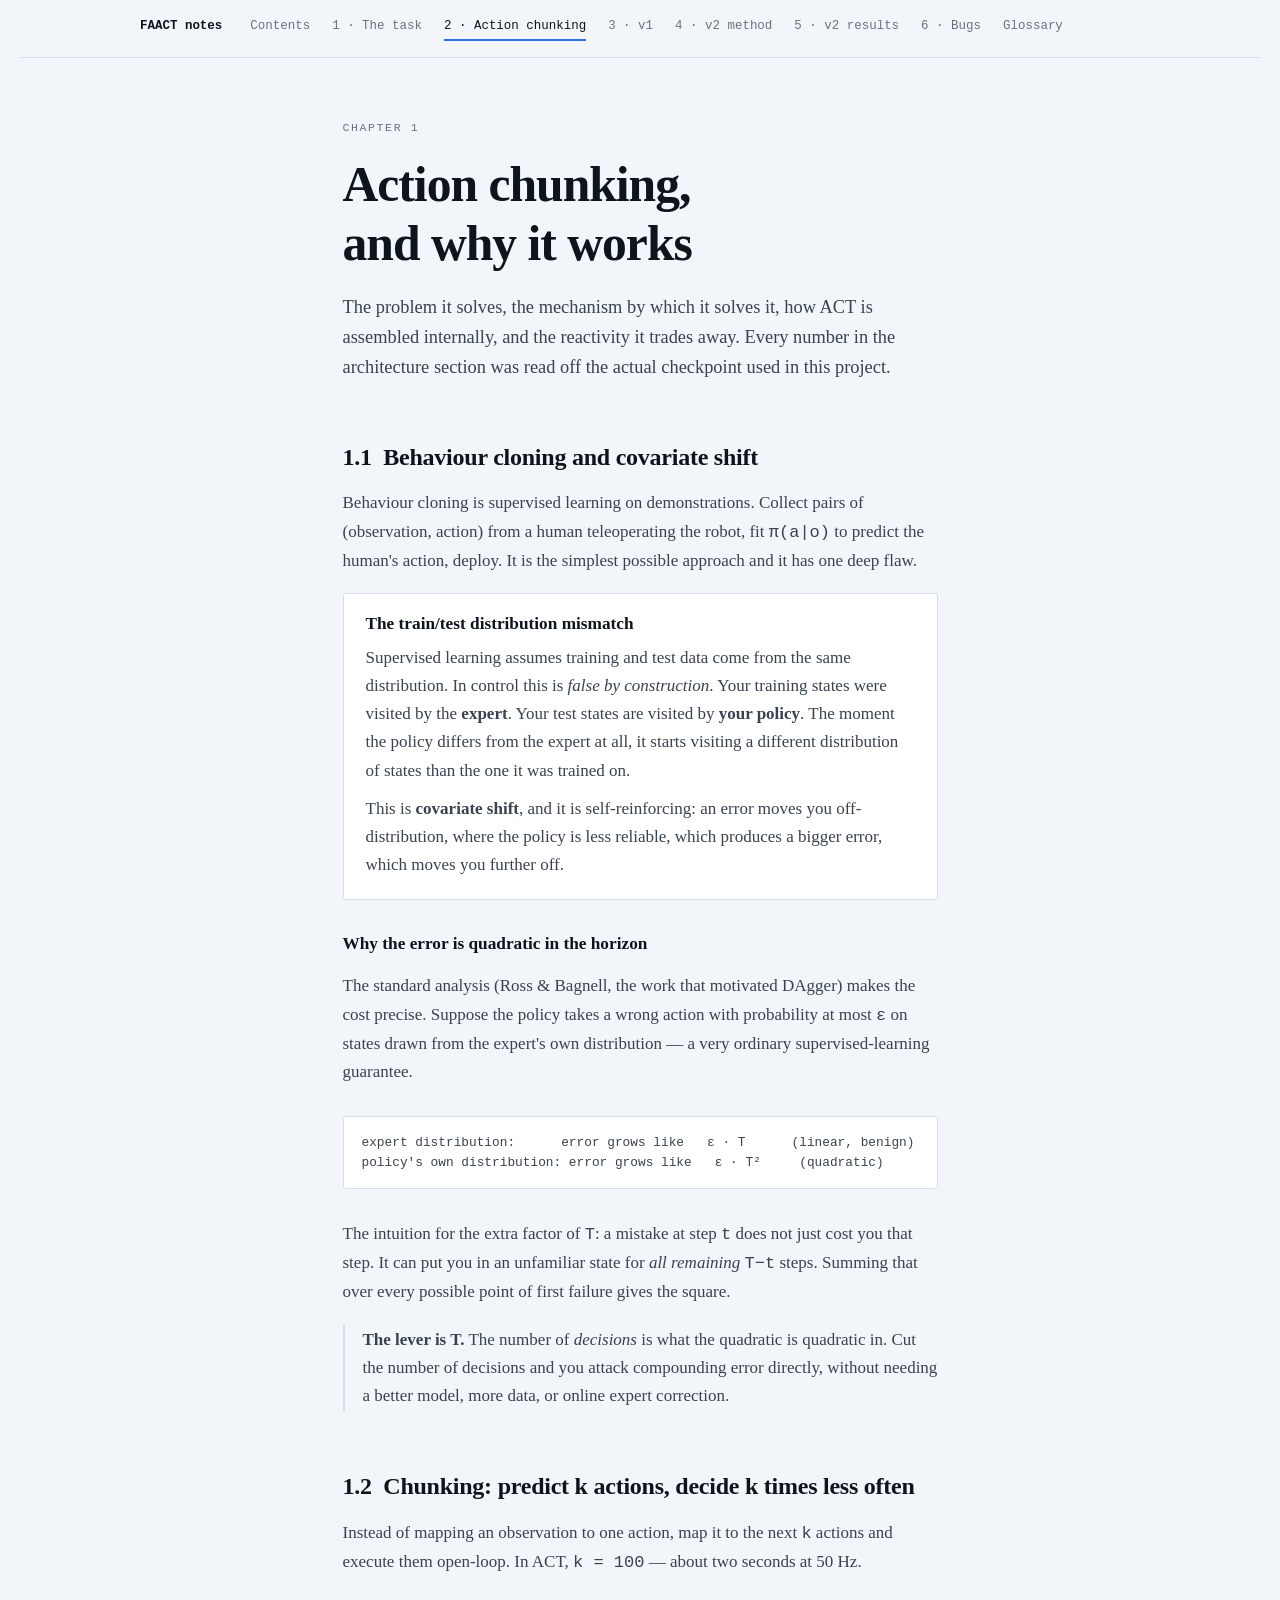
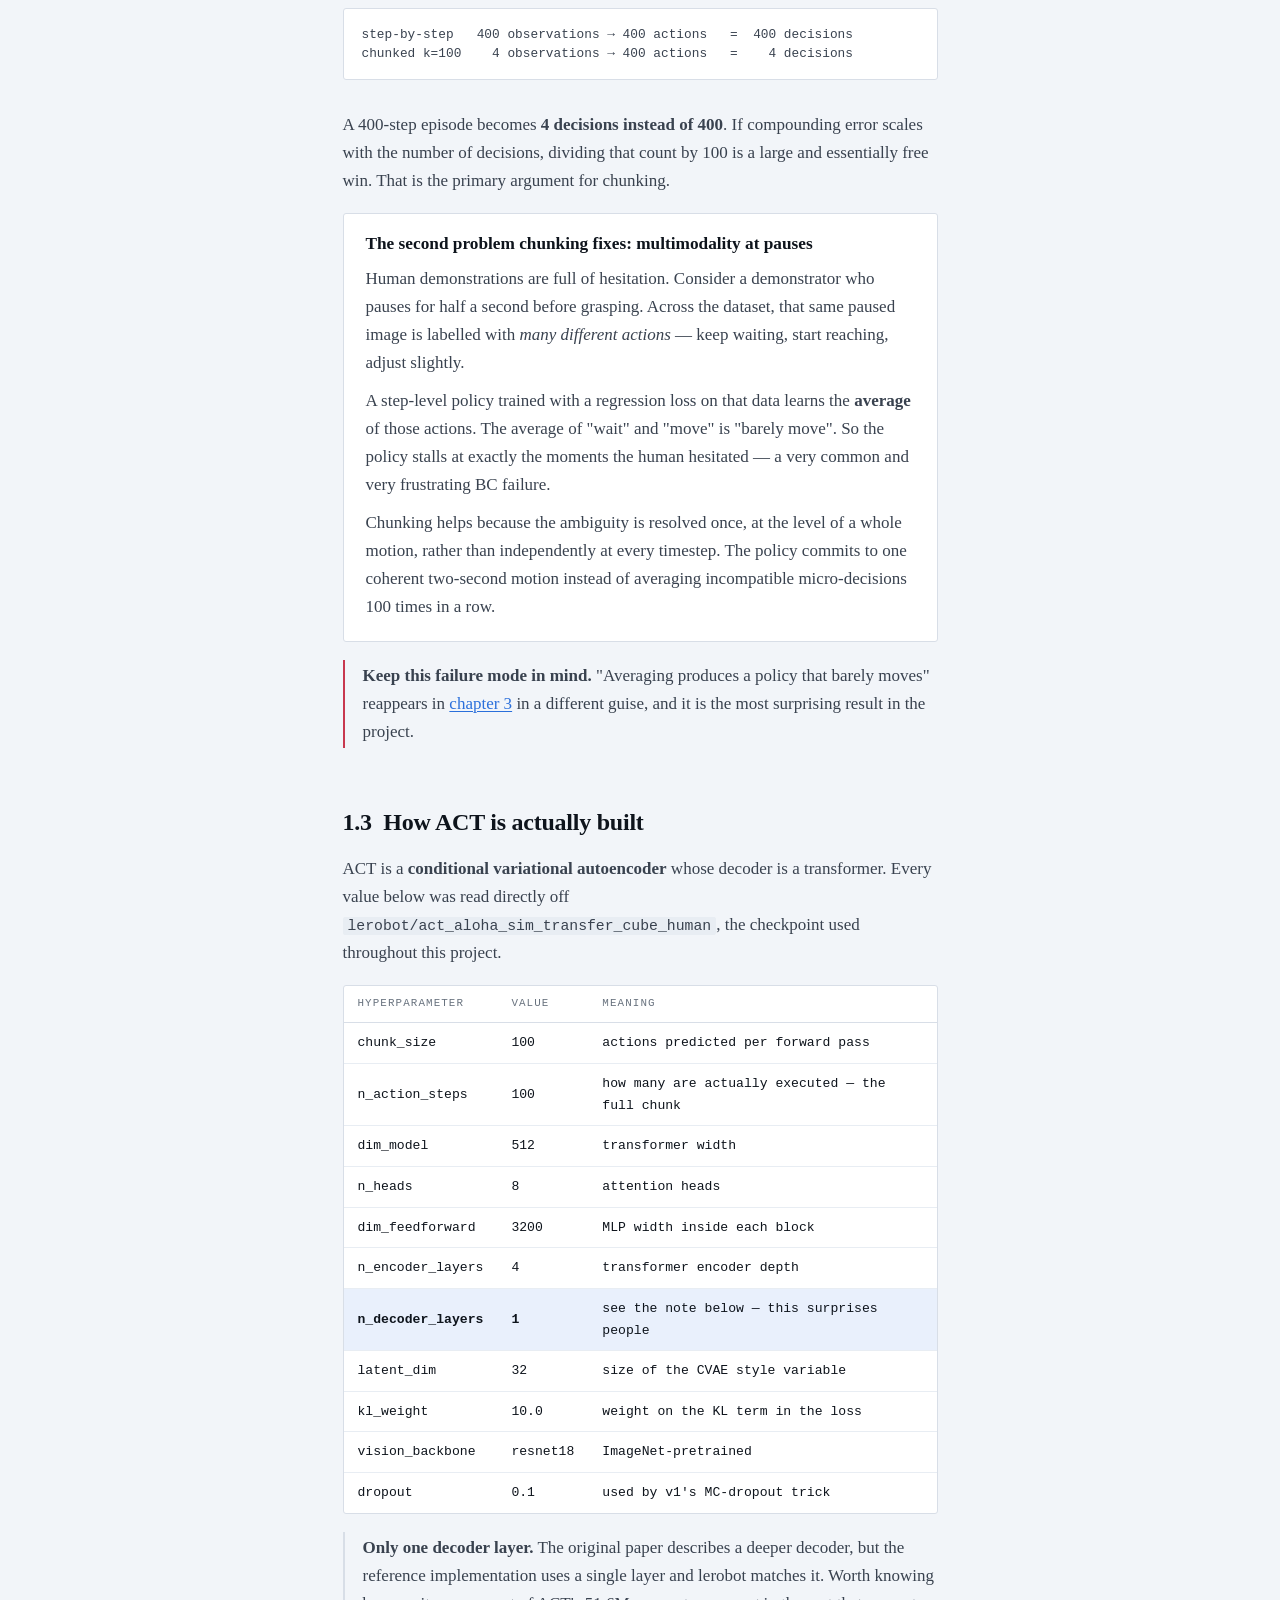
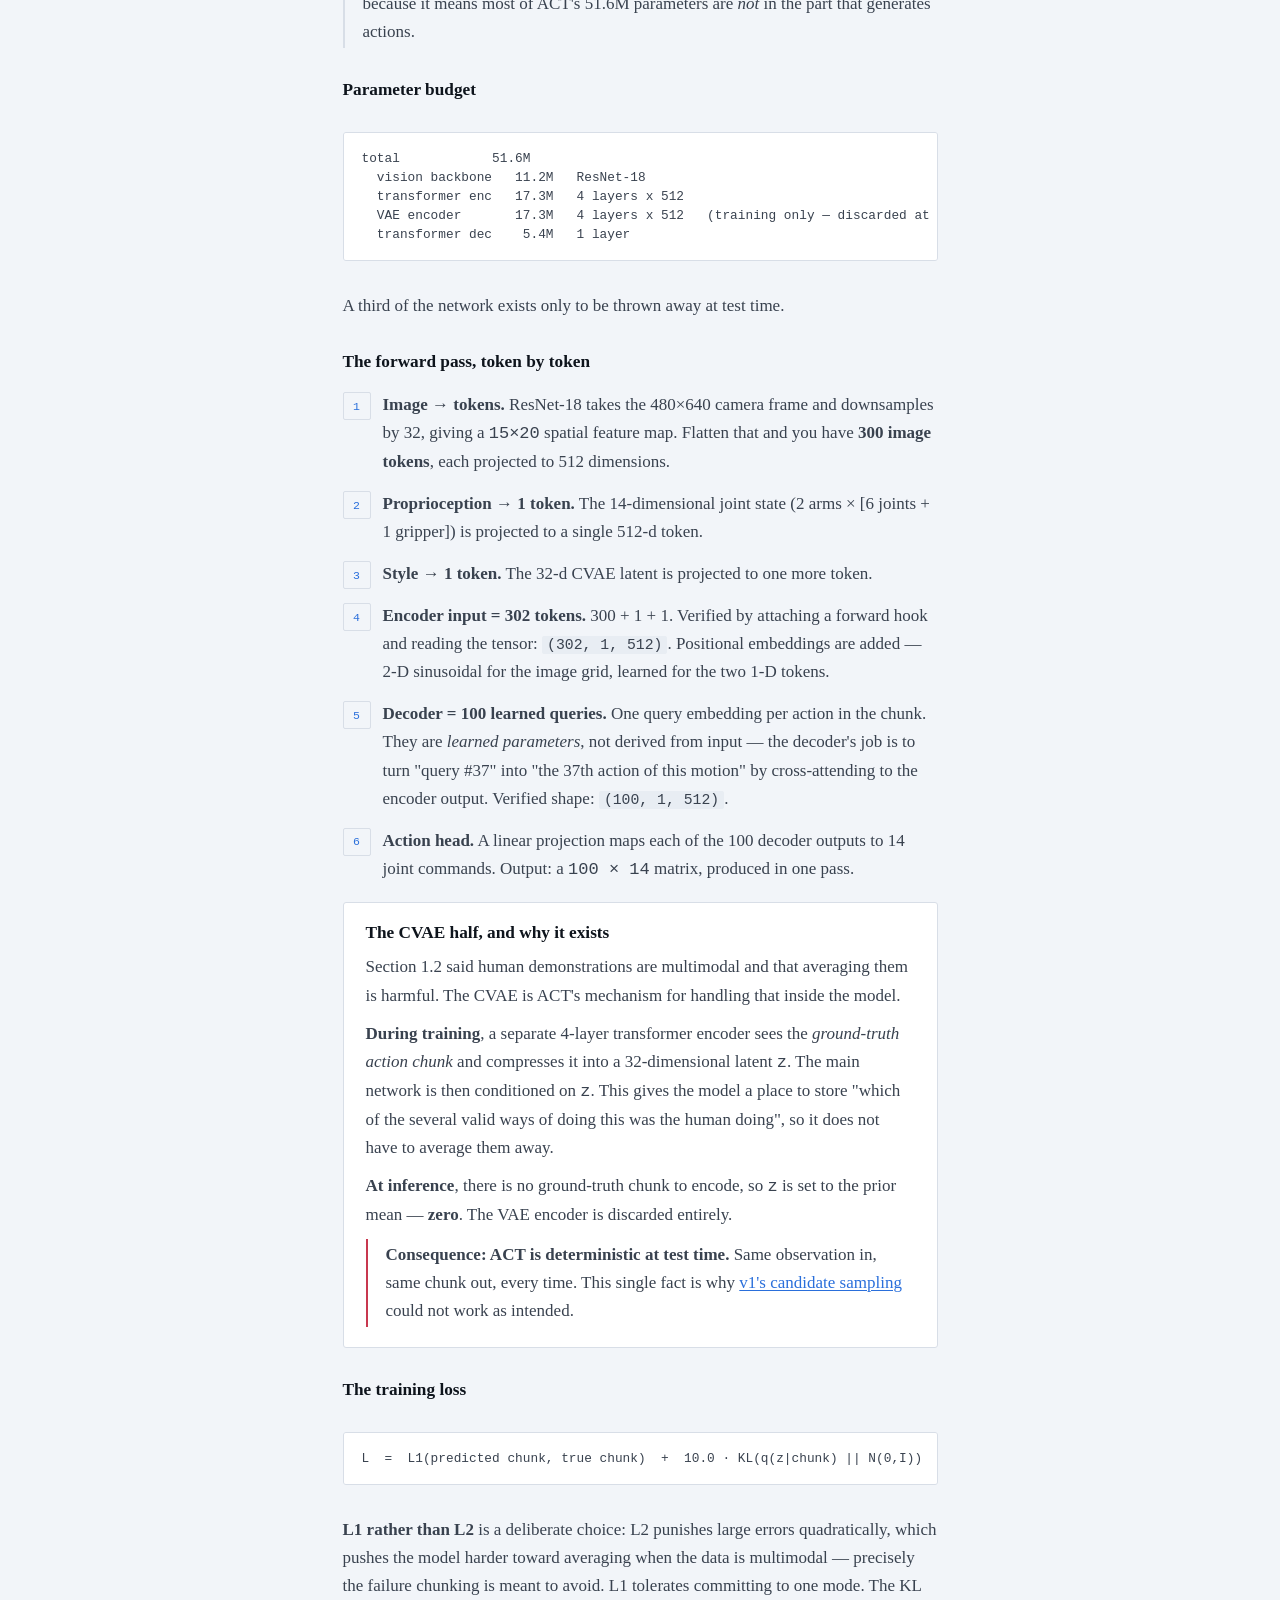
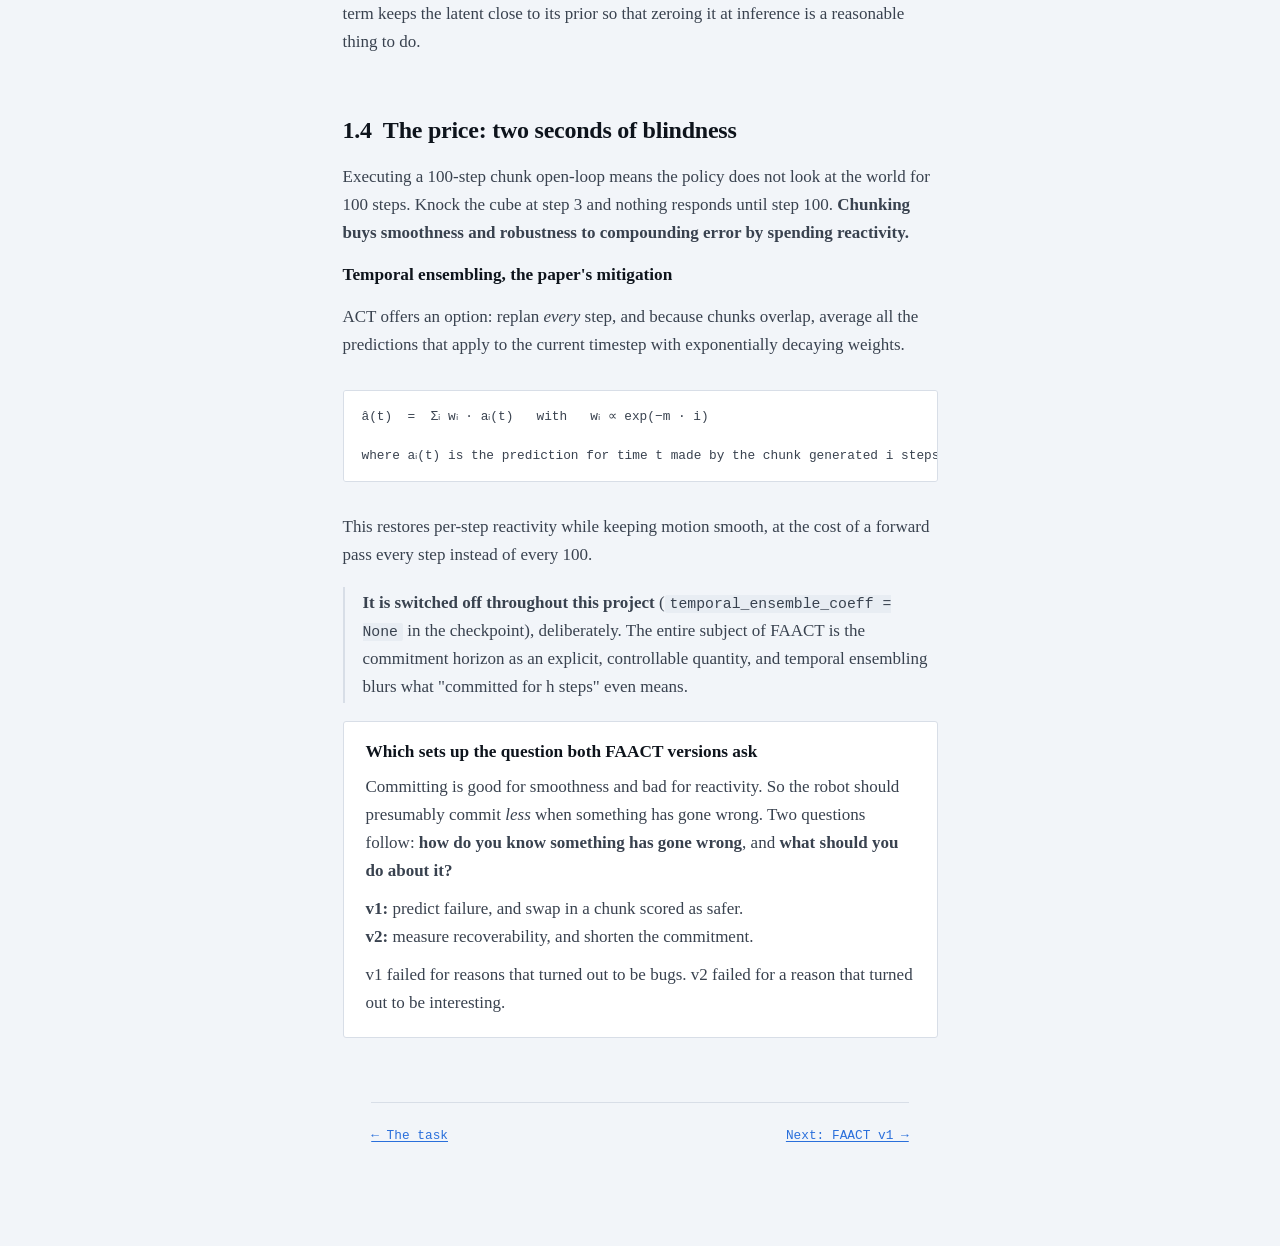
==== commit ec9553c5: "site: expand to eight pages, 89KB — full technical depth Restructured from four pages to eight, with" ====
--- a/site/background.html
+++ b/site/background.html
@@ -2,11 +2,14 @@
 <meta name="viewport" content="width=device-width,initial-scale=1">
 <title>Action chunking — FAACT notes</title><link rel="stylesheet" href="style.css"></head><body>
 <nav class="top"><div class="inner"><span class="brand">FAACT notes</span>
-<a href="index.html">Contents</a>
-<a href="background.html" class="here">1 &middot; Action chunking</a>
-<a href="v1.html">2 &middot; FAACT v1</a>
-<a href="v2.html">3 &middot; FAACT v2</a>
-<a href="glossary.html">Glossary</a></div></nav>
+<a href="index.html" >Contents</a>
+<a href="task.html" >1 &middot; The task</a>
+<a href="background.html" class="here">2 &middot; Action chunking</a>
+<a href="v1.html" >3 &middot; v1</a>
+<a href="v2-method.html" >4 &middot; v2 method</a>
+<a href="v2-results.html" >5 &middot; v2 results</a>
+<a href="bugs.html" >6 &middot; Bugs</a>
+<a href="glossary.html" >Glossary</a></div></nav>
 
 <div class="wrap stack" style="padding-top:52px">
   <p class="eyebrow">Chapter 1</p>
@@ -79,7 +82,7 @@
   </div>
 
   <p class="note warn"><b>Keep this failure mode in mind.</b> "Averaging produces a policy that
-  barely moves" reappears in <a href="v2.html">chapter 3</a> in a different guise, and it is the
+  barely moves" reappears in <a href="v2-method.html">chapter 3</a> in a different guise, and it is the
   most surprising result in the project.</p>
 </section>
 
@@ -199,5 +202,5 @@
   </div>
 </section>
 
-<div class="wrap pager"><a href="index.html">&larr; Contents</a><a href="v1.html">Next: FAACT v1 &rarr;</a></div>
+<div class="wrap pager"><a href="task.html">&larr; The task</a><a href="v1.html">Next: FAACT v1 &rarr;</a></div>
 </body></html>
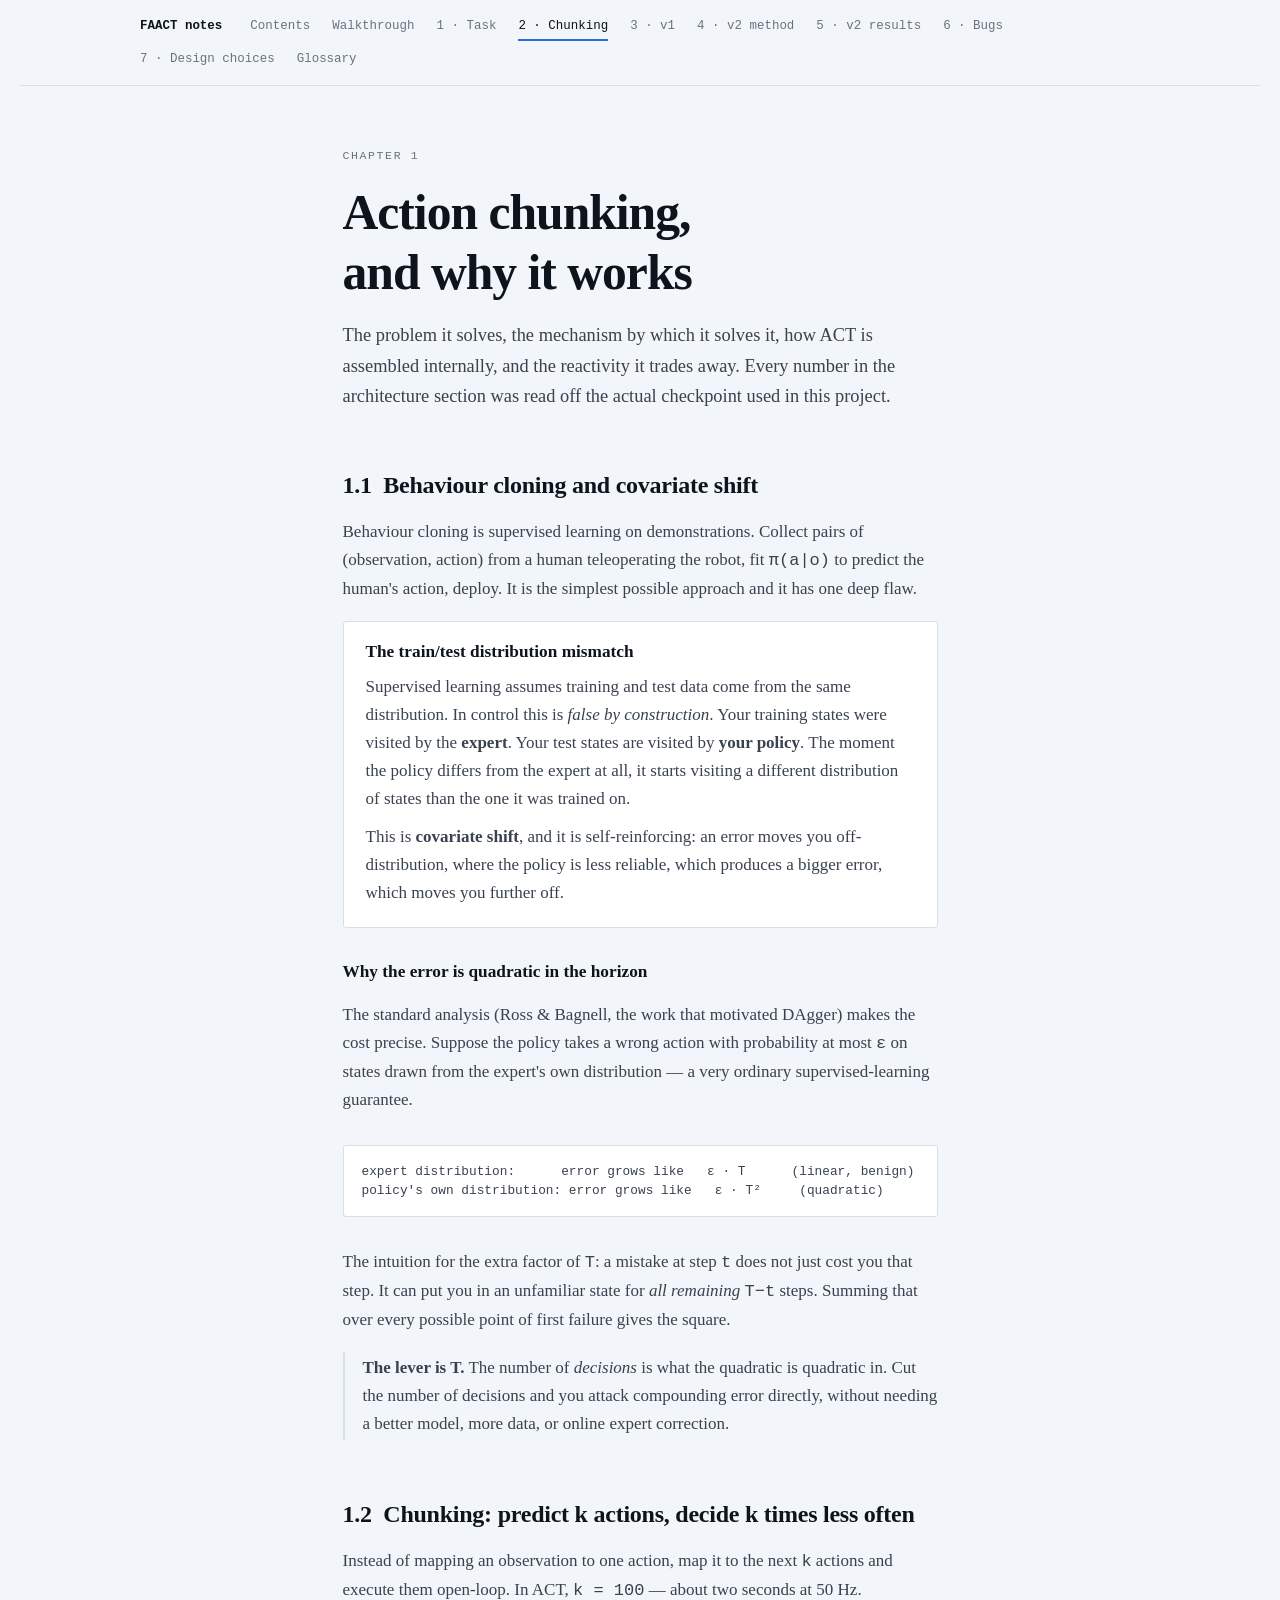
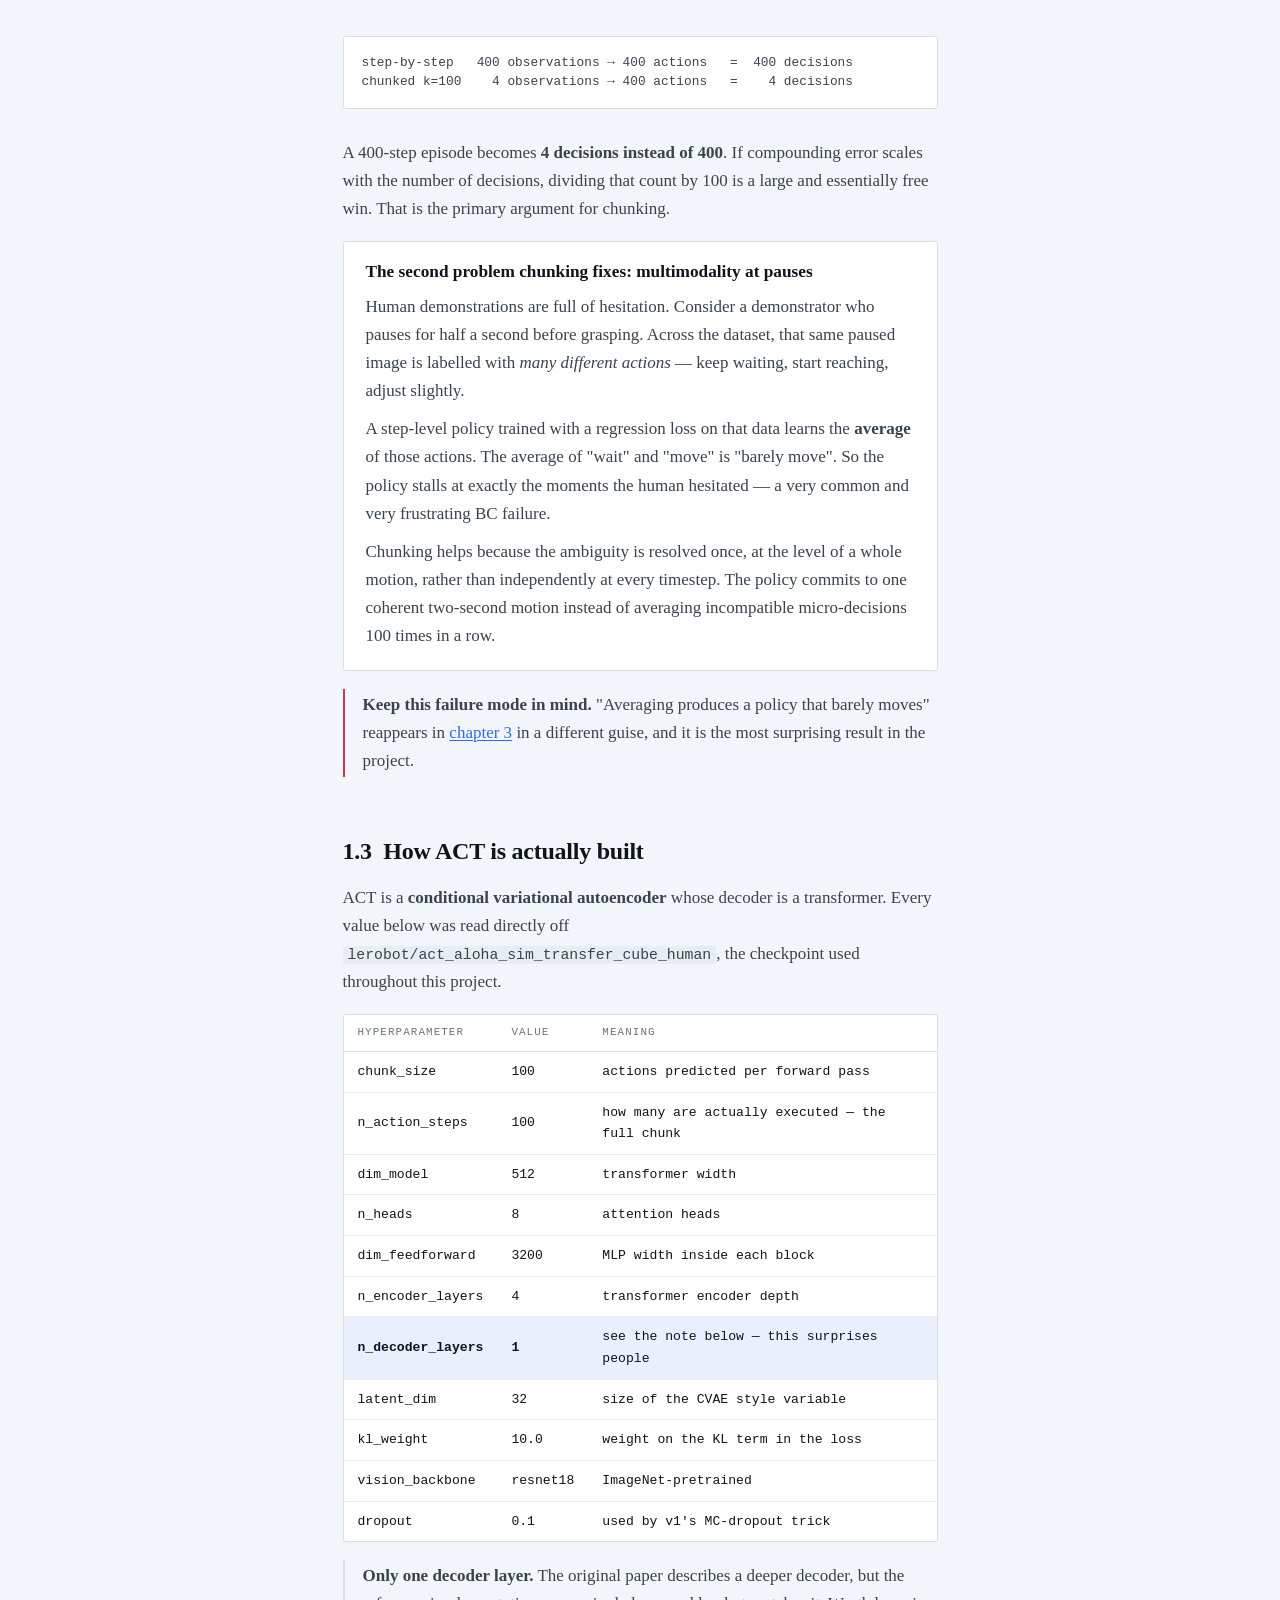
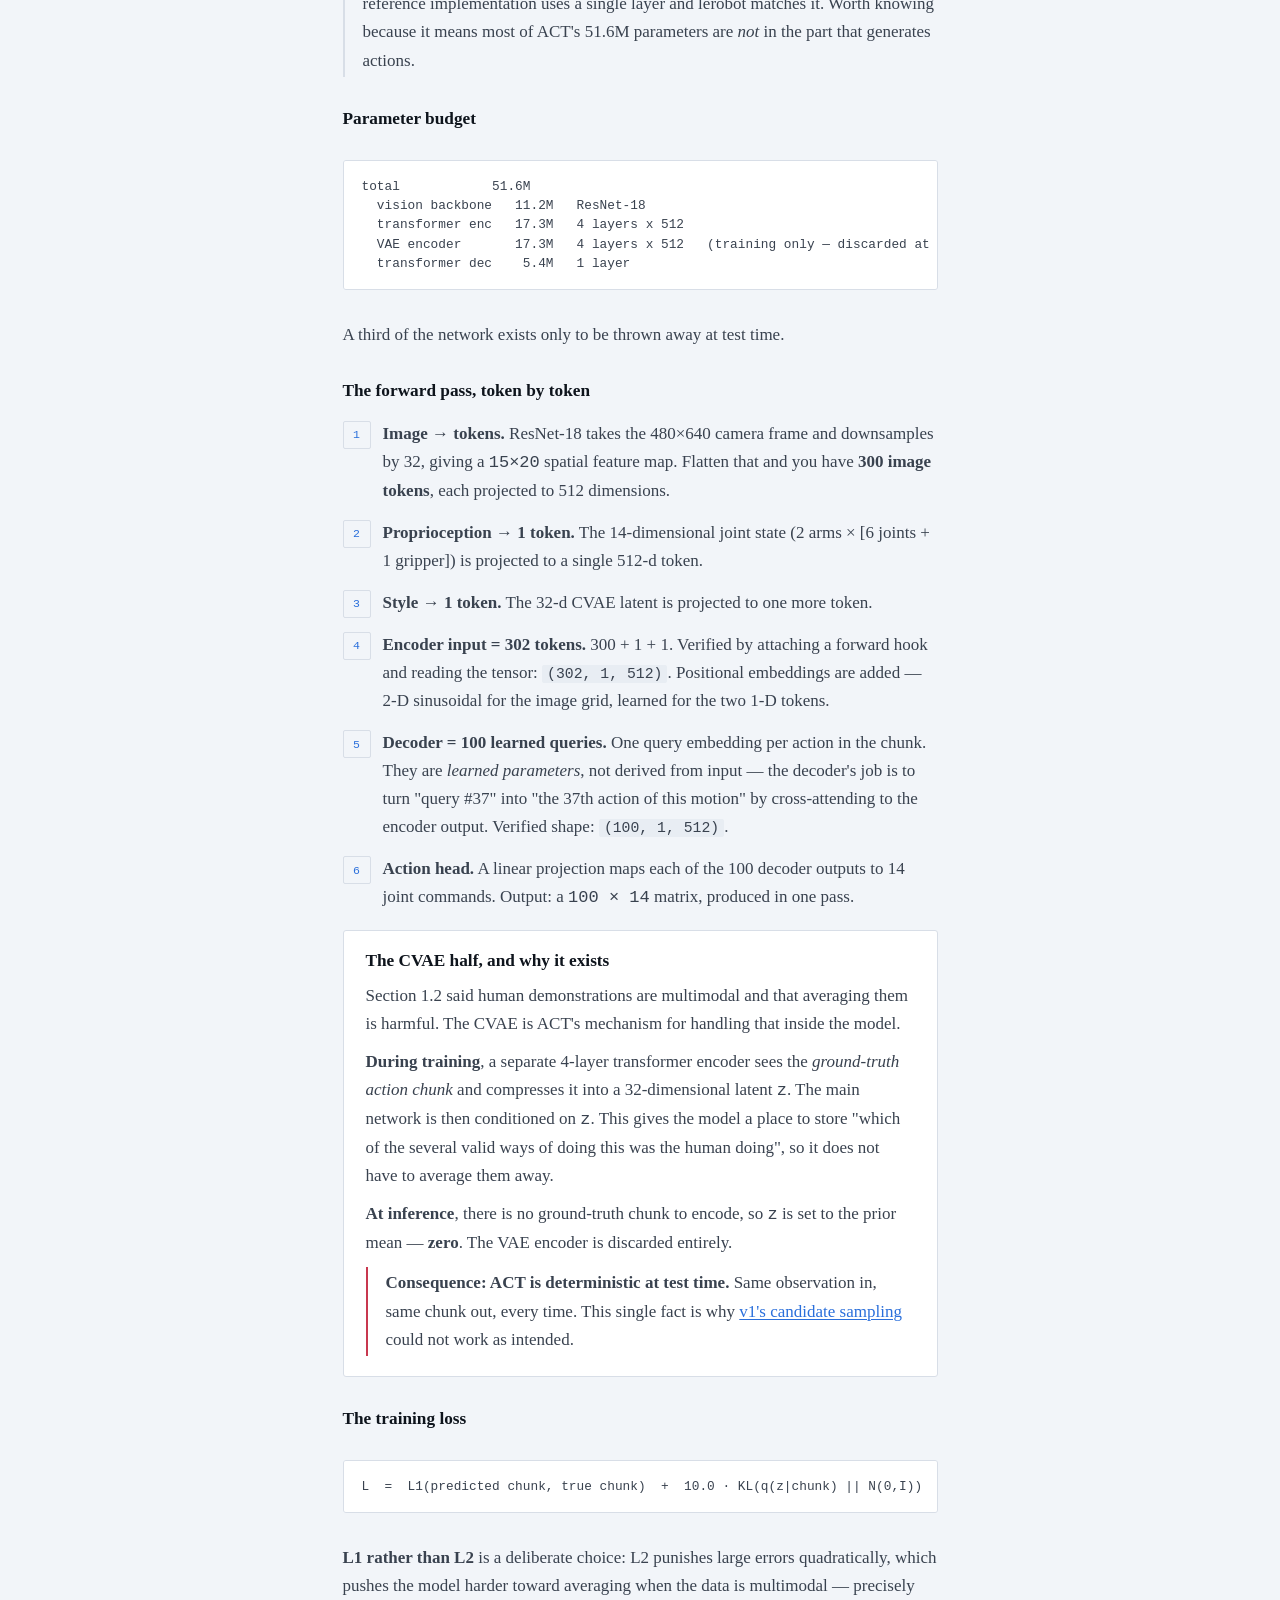
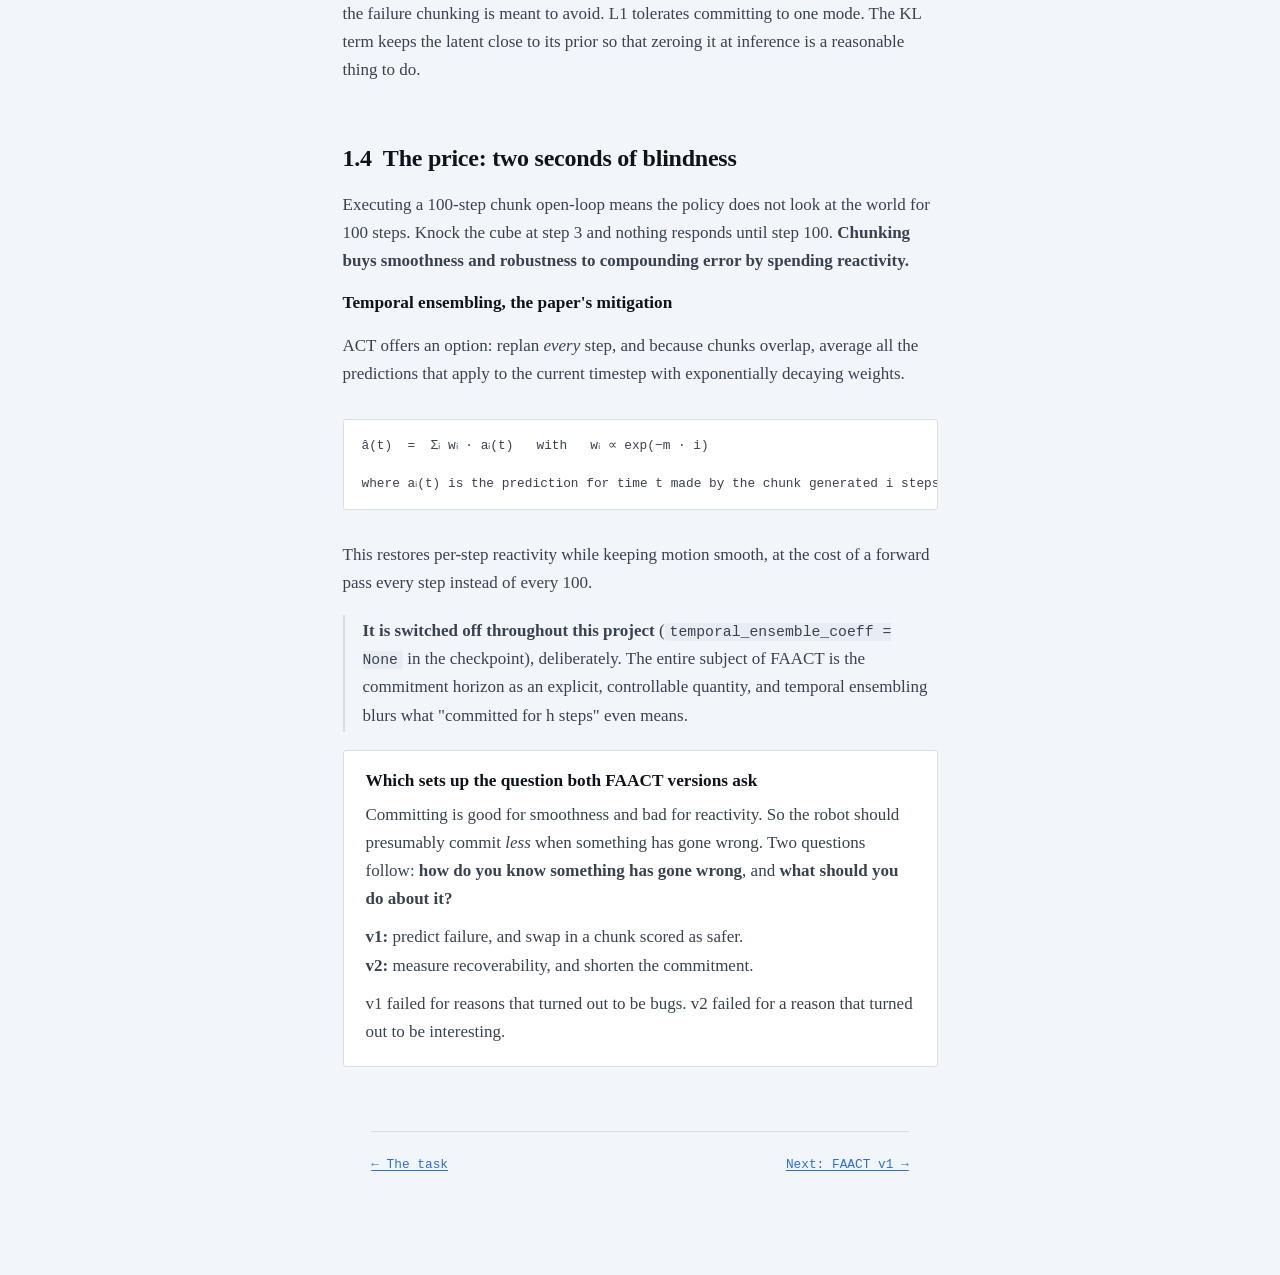
==== commit 45627e37: "site: add design-choices and walkthrough pages, place demos throughout Ten pages, 130KB, seven embed" ====
--- a/site/background.html
+++ b/site/background.html
@@ -3,12 +3,14 @@
 <title>Action chunking — FAACT notes</title><link rel="stylesheet" href="style.css"></head><body>
 <nav class="top"><div class="inner"><span class="brand">FAACT notes</span>
 <a href="index.html" >Contents</a>
-<a href="task.html" >1 &middot; The task</a>
-<a href="background.html" class="here">2 &middot; Action chunking</a>
+<a href="walkthrough.html" >Walkthrough</a>
+<a href="task.html" >1 &middot; Task</a>
+<a href="background.html" class="here">2 &middot; Chunking</a>
 <a href="v1.html" >3 &middot; v1</a>
 <a href="v2-method.html" >4 &middot; v2 method</a>
 <a href="v2-results.html" >5 &middot; v2 results</a>
 <a href="bugs.html" >6 &middot; Bugs</a>
+<a href="design.html" >7 &middot; Design choices</a>
 <a href="glossary.html" >Glossary</a></div></nav>
 
 <div class="wrap stack" style="padding-top:52px">
